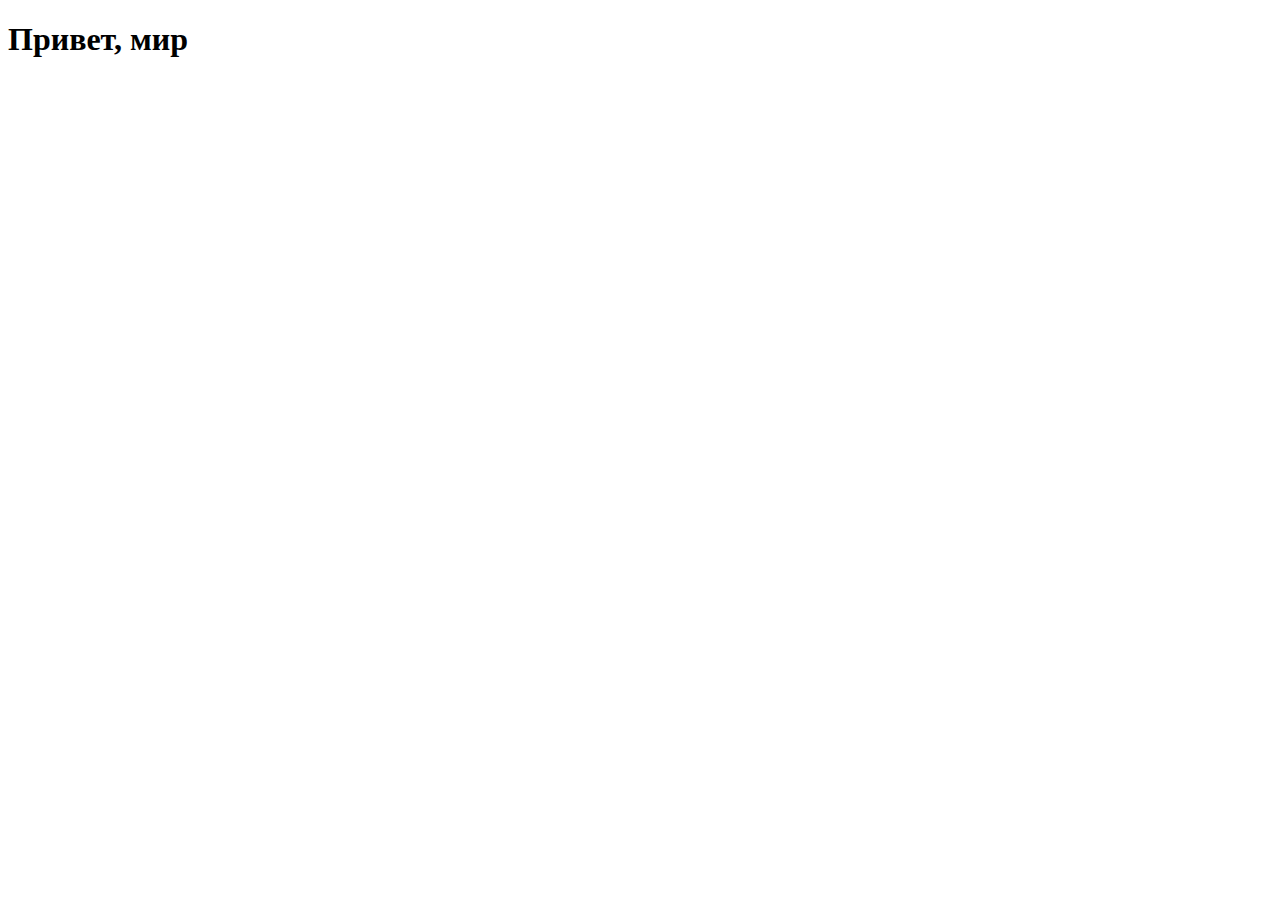
==== src/index.html @ 24bf4411 "Базовая разметка" ====
<!DOCTYPE html>
<html lang="en">
<head>
	<meta charset="UTF-8">
	<meta name="viewport" content="width=device-width, initial-scale=1.0">
	<meta http-equiv="X-UA-Compatible" content="ie=edge">
	<link rel="stylesheet" href="css/style.css">
	<title>Document</title>
</head>
<body>
	<h1>Привет, мир</h1>
</body>
</html>
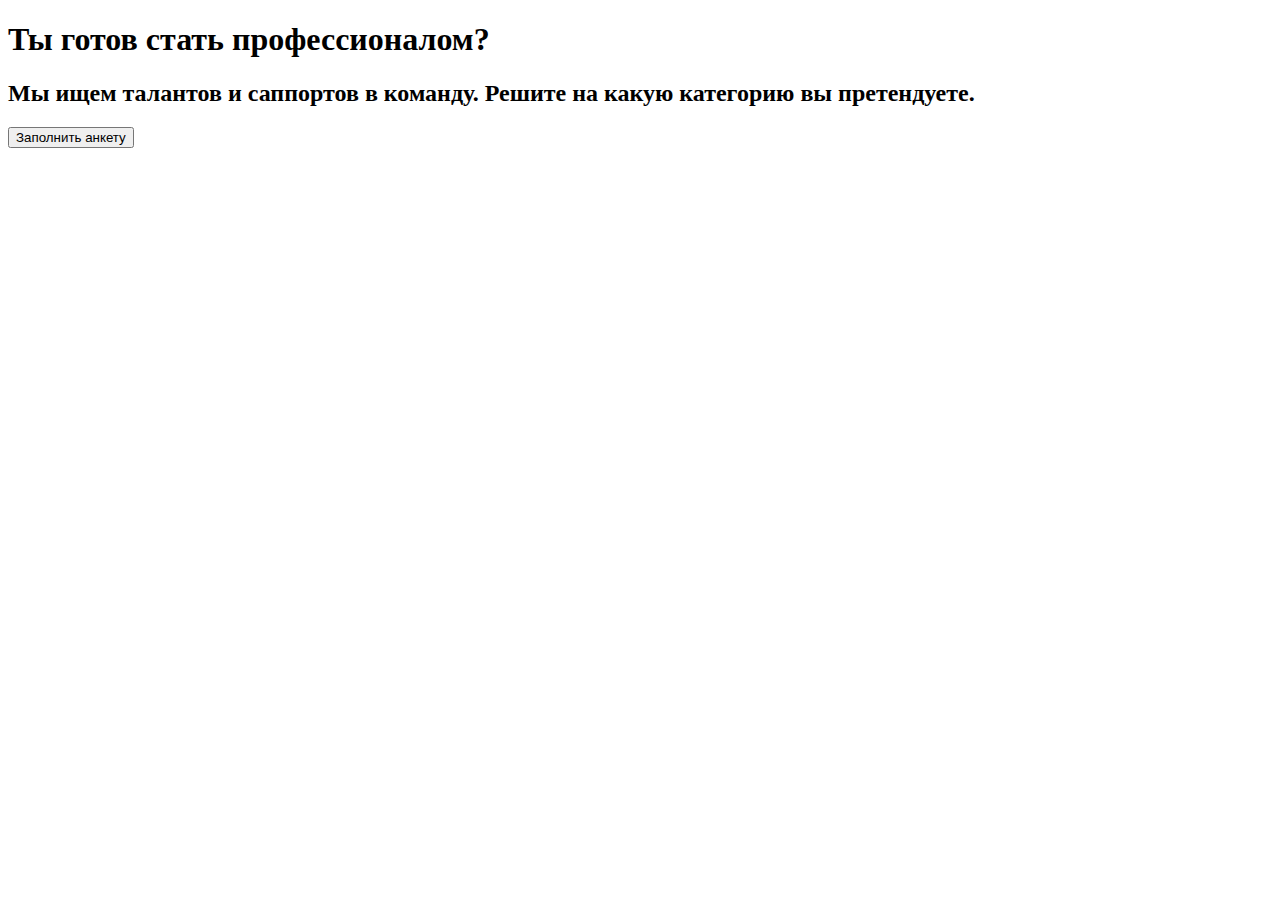
==== commit f730dc75: "Базовая разметка header" ====
--- a/src/index.html
+++ b/src/index.html
@@ -8,6 +8,12 @@
 	<title>Document</title>
 </head>
 <body>
-	<h1>Привет, мир</h1>
+	<header class="header">
+		<div class="container">
+			<h1 class="header-title">Ты готов стать профессионалом?</h1>
+			<h2 class="header-subtitle">Мы ищем талантов и саппортов в команду. Решите на какую категорию вы претендуете.</h2>
+			<button class="header-button">Заполнить анкету</button>
+		</div>
+	</header>
 </body>
 </html>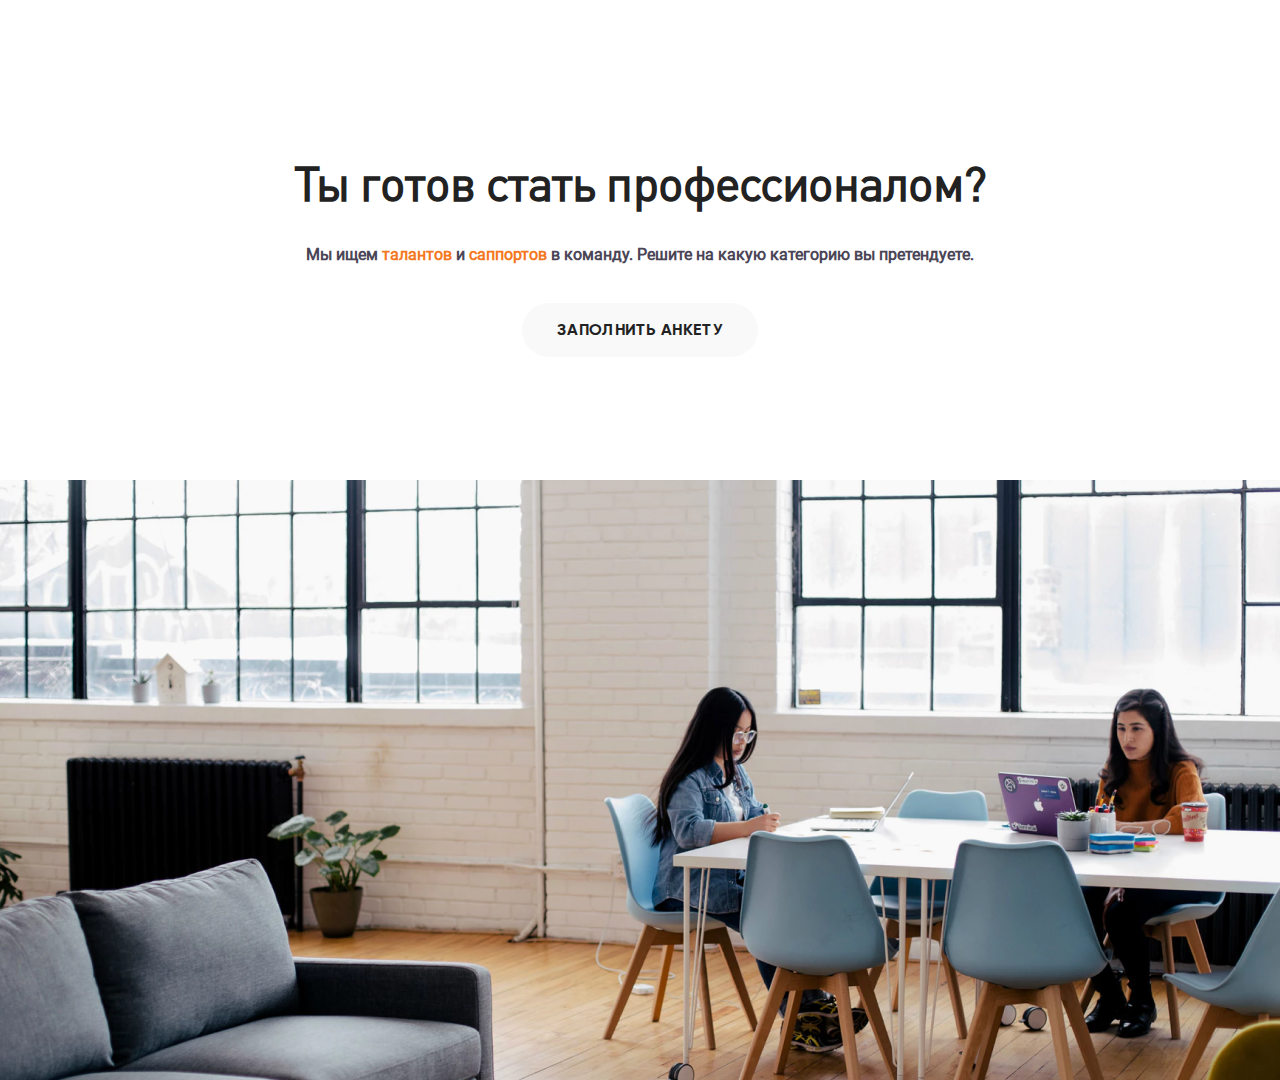
==== commit 8da94005: "сверстан блок header" ====
--- a/src/index.html
+++ b/src/index.html
@@ -11,9 +11,13 @@
 	<header class="header">
 		<div class="container">
 			<h1 class="header-title">Ты готов стать профессионалом?</h1>
-			<h2 class="header-subtitle">Мы ищем талантов и саппортов в команду. Решите на какую категорию вы претендуете.</h2>
-			<button class="header-button">Заполнить анкету</button>
+			<h2 class="header-subtitle">Мы ищем <a href="" class="header-link">талантов</a> и <a href="" class="header-link">саппортов</a> в команду. Решите на какую категорию вы претендуете.</h2>
+			<div class="header-button"><span class="header-button__text">Заполнить анкету</span></div>
 		</div>
 	</header>
+
+	<section class="hero">
+		
+	</section>
 </body>
 </html>--- a/src/css/style.css
+++ b/src/css/style.css
@@ -0,0 +1,487 @@
+* {
+  -webkit-box-sizing: border-box;
+          box-sizing: border-box;
+}
+
+.container {
+  max-width: 1140px;
+  margin: auto;
+}
+
+@media (max-width: 1199px) {
+  .container {
+    max-width: 960px;
+  }
+}
+
+@media (max-width: 991px) {
+  .container {
+    max-width: 750px;
+  }
+}
+
+@media (max-width: 768px) {
+  .container {
+    max-width: 100%;
+    padding: 0 20px;
+  }
+}
+
+@media (max-width: 640px) {
+  .container {
+    max-width: 100%;
+    padding: 0 15px;
+  }
+}
+
+@media (max-width: 480px) {
+  .container {
+    max-width: 100%;
+    padding: 0 10px;
+  }
+}
+
+/*! normalize.css v8.0.1 | MIT License | github.com/necolas/normalize.css */
+/* Document
+   ========================================================================== */
+/**
+ * 1. Correct the line height in all browsers.
+ * 2. Prevent adjustments of font size after orientation changes in iOS.
+ */
+html {
+  line-height: 1.15;
+  /* 1 */
+  -webkit-text-size-adjust: 100%;
+  /* 2 */
+}
+
+/* Sections
+   ========================================================================== */
+/**
+ * Remove the margin in all browsers.
+ */
+body {
+  margin: 0;
+}
+
+/**
+ * Render the `main` element consistently in IE.
+ */
+main {
+  display: block;
+}
+
+/**
+ * Correct the font size and margin on `h1` elements within `section` and
+ * `article` contexts in Chrome, Firefox, and Safari.
+ */
+h1 {
+  font-size: 2em;
+  margin: 0.67em 0;
+}
+
+/* Grouping content
+   ========================================================================== */
+/**
+ * 1. Add the correct box sizing in Firefox.
+ * 2. Show the overflow in Edge and IE.
+ */
+hr {
+  -webkit-box-sizing: content-box;
+          box-sizing: content-box;
+  /* 1 */
+  height: 0;
+  /* 1 */
+  overflow: visible;
+  /* 2 */
+}
+
+/**
+ * 1. Correct the inheritance and scaling of font size in all browsers.
+ * 2. Correct the odd `em` font sizing in all browsers.
+ */
+pre {
+  font-family: monospace, monospace;
+  /* 1 */
+  font-size: 1em;
+  /* 2 */
+}
+
+/* Text-level semantics
+   ========================================================================== */
+/**
+ * Remove the gray background on active links in IE 10.
+ */
+a {
+  background-color: transparent;
+}
+
+/**
+ * 1. Remove the bottom border in Chrome 57-
+ * 2. Add the correct text decoration in Chrome, Edge, IE, Opera, and Safari.
+ */
+abbr[title] {
+  border-bottom: none;
+  /* 1 */
+  text-decoration: underline;
+  /* 2 */
+  -webkit-text-decoration: underline dotted;
+          text-decoration: underline dotted;
+  /* 2 */
+}
+
+/**
+ * Add the correct font weight in Chrome, Edge, and Safari.
+ */
+b,
+strong {
+  font-weight: bolder;
+}
+
+/**
+ * 1. Correct the inheritance and scaling of font size in all browsers.
+ * 2. Correct the odd `em` font sizing in all browsers.
+ */
+code,
+kbd,
+samp {
+  font-family: monospace, monospace;
+  /* 1 */
+  font-size: 1em;
+  /* 2 */
+}
+
+/**
+ * Add the correct font size in all browsers.
+ */
+small {
+  font-size: 80%;
+}
+
+/**
+ * Prevent `sub` and `sup` elements from affecting the line height in
+ * all browsers.
+ */
+sub,
+sup {
+  font-size: 75%;
+  line-height: 0;
+  position: relative;
+  vertical-align: baseline;
+}
+
+sub {
+  bottom: -0.25em;
+}
+
+sup {
+  top: -0.5em;
+}
+
+/* Embedded content
+   ========================================================================== */
+/**
+ * Remove the border on images inside links in IE 10.
+ */
+img {
+  border-style: none;
+}
+
+/* Forms
+   ========================================================================== */
+/**
+ * 1. Change the font styles in all browsers.
+ * 2. Remove the margin in Firefox and Safari.
+ */
+button,
+input,
+optgroup,
+select,
+textarea {
+  font-family: inherit;
+  /* 1 */
+  font-size: 100%;
+  /* 1 */
+  line-height: 1.15;
+  /* 1 */
+  margin: 0;
+  /* 2 */
+}
+
+/**
+ * Show the overflow in IE.
+ * 1. Show the overflow in Edge.
+ */
+button,
+input {
+  /* 1 */
+  overflow: visible;
+}
+
+/**
+ * Remove the inheritance of text transform in Edge, Firefox, and IE.
+ * 1. Remove the inheritance of text transform in Firefox.
+ */
+button,
+select {
+  /* 1 */
+  text-transform: none;
+}
+
+/**
+ * Correct the inability to style clickable types in iOS and Safari.
+ */
+button,
+[type="button"],
+[type="reset"],
+[type="submit"] {
+  -webkit-appearance: button;
+}
+
+/**
+ * Remove the inner border and padding in Firefox.
+ */
+button::-moz-focus-inner,
+[type="button"]::-moz-focus-inner,
+[type="reset"]::-moz-focus-inner,
+[type="submit"]::-moz-focus-inner {
+  border-style: none;
+  padding: 0;
+}
+
+/**
+ * Restore the focus styles unset by the previous rule.
+ */
+button:-moz-focusring,
+[type="button"]:-moz-focusring,
+[type="reset"]:-moz-focusring,
+[type="submit"]:-moz-focusring {
+  outline: 1px dotted ButtonText;
+}
+
+/**
+ * Correct the padding in Firefox.
+ */
+fieldset {
+  padding: 0.35em 0.75em 0.625em;
+}
+
+/**
+ * 1. Correct the text wrapping in Edge and IE.
+ * 2. Correct the color inheritance from `fieldset` elements in IE.
+ * 3. Remove the padding so developers are not caught out when they zero out
+ *    `fieldset` elements in all browsers.
+ */
+legend {
+  -webkit-box-sizing: border-box;
+          box-sizing: border-box;
+  /* 1 */
+  color: inherit;
+  /* 2 */
+  display: table;
+  /* 1 */
+  max-width: 100%;
+  /* 1 */
+  padding: 0;
+  /* 3 */
+  white-space: normal;
+  /* 1 */
+}
+
+/**
+ * Add the correct vertical alignment in Chrome, Firefox, and Opera.
+ */
+progress {
+  vertical-align: baseline;
+}
+
+/**
+ * Remove the default vertical scrollbar in IE 10+.
+ */
+textarea {
+  overflow: auto;
+}
+
+/**
+ * 1. Add the correct box sizing in IE 10.
+ * 2. Remove the padding in IE 10.
+ */
+[type="checkbox"],
+[type="radio"] {
+  -webkit-box-sizing: border-box;
+          box-sizing: border-box;
+  /* 1 */
+  padding: 0;
+  /* 2 */
+}
+
+/**
+ * Correct the cursor style of increment and decrement buttons in Chrome.
+ */
+[type="number"]::-webkit-inner-spin-button,
+[type="number"]::-webkit-outer-spin-button {
+  height: auto;
+}
+
+/**
+ * 1. Correct the odd appearance in Chrome and Safari.
+ * 2. Correct the outline style in Safari.
+ */
+[type="search"] {
+  -webkit-appearance: textfield;
+  /* 1 */
+  outline-offset: -2px;
+  /* 2 */
+}
+
+/**
+ * Remove the inner padding in Chrome and Safari on macOS.
+ */
+[type="search"]::-webkit-search-decoration {
+  -webkit-appearance: none;
+}
+
+/**
+ * 1. Correct the inability to style clickable types in iOS and Safari.
+ * 2. Change font properties to `inherit` in Safari.
+ */
+::-webkit-file-upload-button {
+  -webkit-appearance: button;
+  /* 1 */
+  font: inherit;
+  /* 2 */
+}
+
+/* Interactive
+   ========================================================================== */
+/*
+ * Add the correct display in Edge, IE 10+, and Firefox.
+ */
+details {
+  display: block;
+}
+
+/*
+ * Add the correct display in all browsers.
+ */
+summary {
+  display: list-item;
+}
+
+/* Misc
+   ========================================================================== */
+/**
+ * Add the correct display in IE 10+.
+ */
+template {
+  display: none;
+}
+
+/**
+ * Add the correct display in IE 10.
+ */
+[hidden] {
+  display: none;
+}
+
+@font-face {
+  font-display: swap;
+  font-family: 'DIN Pro Light';
+  src: local("DIN Pro Light"), url("../fonts/DINPro-Light.ttf") format("truetype");
+}
+
+@font-face {
+  font-display: swap;
+  font-family: 'DIN Pro Regular';
+  src: local("DIN Pro Regular"), url("../fonts/DINPro-Regular.ttf") format("truetype");
+}
+
+@font-face {
+  font-display: swap;
+  font-family: 'DIN Pro Bold';
+  src: local("DIN Pro Bold"), url("../fonts/DINPro-Bold.ttf") format("truetype");
+}
+
+@font-face {
+  font-display: swap;
+  font-family: 'Roboto';
+  src: local("Roboto"), url("../fonts/Roboto-Regular.ttf") format("truetype");
+}
+
+@font-face {
+  font-display: swap;
+  font-family: 'Gilroy';
+  src: local("Gilroy-Bold"), url("../fonts/Gilroy-Bold.ttf") format("truetype");
+}
+
+.header {
+  height: 480px;
+  display: -webkit-box;
+  display: -ms-flexbox;
+  display: flex;
+}
+
+.header-title {
+  font-size: 50px;
+  font-size: 48px;
+  font-family: 'DIN Pro Regular', serif;
+  line-height: 54px;
+  text-align: center;
+  letter-spacing: -0.02em;
+  color: #222222;
+}
+
+.header-subtitle {
+  font-family: 'Roboto', serif;
+  font-size: 16px;
+  line-height: 26px;
+  text-align: center;
+  color: #4A4556;
+  margin-bottom: 35px;
+}
+
+.header-link {
+  text-decoration: none;
+  color: #F47821;
+  -webkit-transition: all 0.4s;
+  transition: all 0.4s;
+}
+
+.header-link:hover {
+  color: #f8a76d;
+}
+
+.header-button {
+  background-color: rgba(135, 135, 135, 0.05);
+  border-radius: 111px;
+  width: 236px;
+  height: 54px;
+  margin: auto;
+  display: -webkit-box;
+  display: -ms-flexbox;
+  display: flex;
+  -webkit-box-align: center;
+      -ms-flex-align: center;
+          align-items: center;
+  -webkit-box-pack: center;
+      -ms-flex-pack: center;
+          justify-content: center;
+  cursor: pointer;
+}
+
+.header-button__text {
+  font-family: 'Gilroy', serif;
+  font-size: 16px;
+  line-height: 20px;
+  letter-spacing: 0.02em;
+  text-transform: uppercase;
+  color: #222222;
+}
+
+.hero {
+  background: url("../img/hero.png") no-repeat;
+  background-position: center;
+  background-size: cover;
+  height: 600px;
+}
+/*# sourceMappingURL=style.css.map */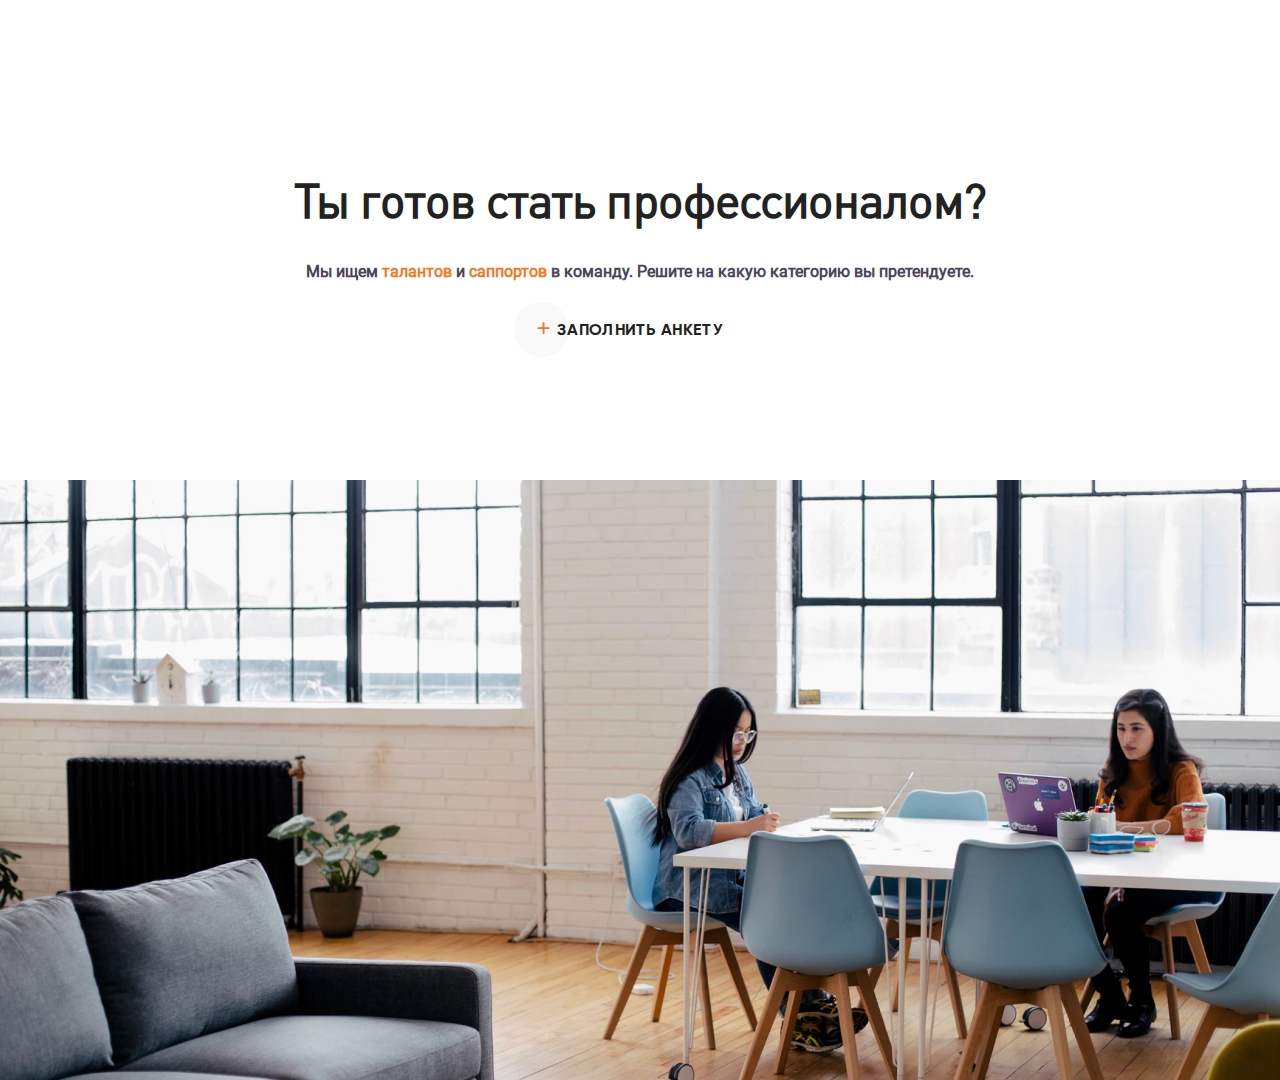
==== commit 9af00389: "сверстана кнопка" ====
--- a/src/index.html
+++ b/src/index.html
@@ -1,18 +1,19 @@
 <!DOCTYPE html>
-<html lang="en">
+<html lang="ru">
 <head>
 	<meta charset="UTF-8">
 	<meta name="viewport" content="width=device-width, initial-scale=1.0">
 	<meta http-equiv="X-UA-Compatible" content="ie=edge">
+	<link href="favicon.ico" rel="shortcut icon" type="image/x-icon" />
 	<link rel="stylesheet" href="css/style.css">
-	<title>Document</title>
+	<title>Ты готов стать профессионалом?</title>
 </head>
 <body>
 	<header class="header">
 		<div class="container">
 			<h1 class="header-title">Ты готов стать профессионалом?</h1>
 			<h2 class="header-subtitle">Мы ищем <a href="" class="header-link">талантов</a> и <a href="" class="header-link">саппортов</a> в команду. Решите на какую категорию вы претендуете.</h2>
-			<div class="header-button"><span class="header-button__text">Заполнить анкету</span></div>
+			<div class="header-button"><span class="plus">+</span><span class="header-button__text">Заполнить анкету</span></div>
 		</div>
 	</header>
 
--- a/src/css/style.css
+++ b/src/css/style.css
@@ -452,10 +452,7 @@
 }
 
 .header-button {
-  background-color: rgba(135, 135, 135, 0.05);
-  border-radius: 111px;
   width: 236px;
-  height: 54px;
   margin: auto;
   display: -webkit-box;
   display: -ms-flexbox;
@@ -467,6 +464,24 @@
       -ms-flex-pack: center;
           justify-content: center;
   cursor: pointer;
+  position: relative;
+}
+
+.header-button:after {
+  content: '';
+  background-color: rgba(135, 135, 135, 0.05);
+  height: 55px;
+  width: 55px;
+  position: absolute;
+  border-radius: 50px;
+  left: -8px;
+  -webkit-transition: 0.4s;
+  transition: 0.4s;
+  z-index: -1;
+}
+
+.header-button:hover:after {
+  width: 100%;
 }
 
 .header-button__text {
@@ -478,6 +493,25 @@
   color: #222222;
 }
 
+.plus {
+  color: #F47821;
+  font-weight: bold;
+  font-size: 25px;
+  height: 55px;
+  width: 55px;
+  position: absolute;
+  display: -webkit-box;
+  display: -ms-flexbox;
+  display: flex;
+  -webkit-box-align: center;
+      -ms-flex-align: center;
+          align-items: center;
+  -webkit-box-pack: center;
+      -ms-flex-pack: center;
+          justify-content: center;
+  left: -2.5%;
+}
+
 .hero {
   background: url("../img/hero.png") no-repeat;
   background-position: center;
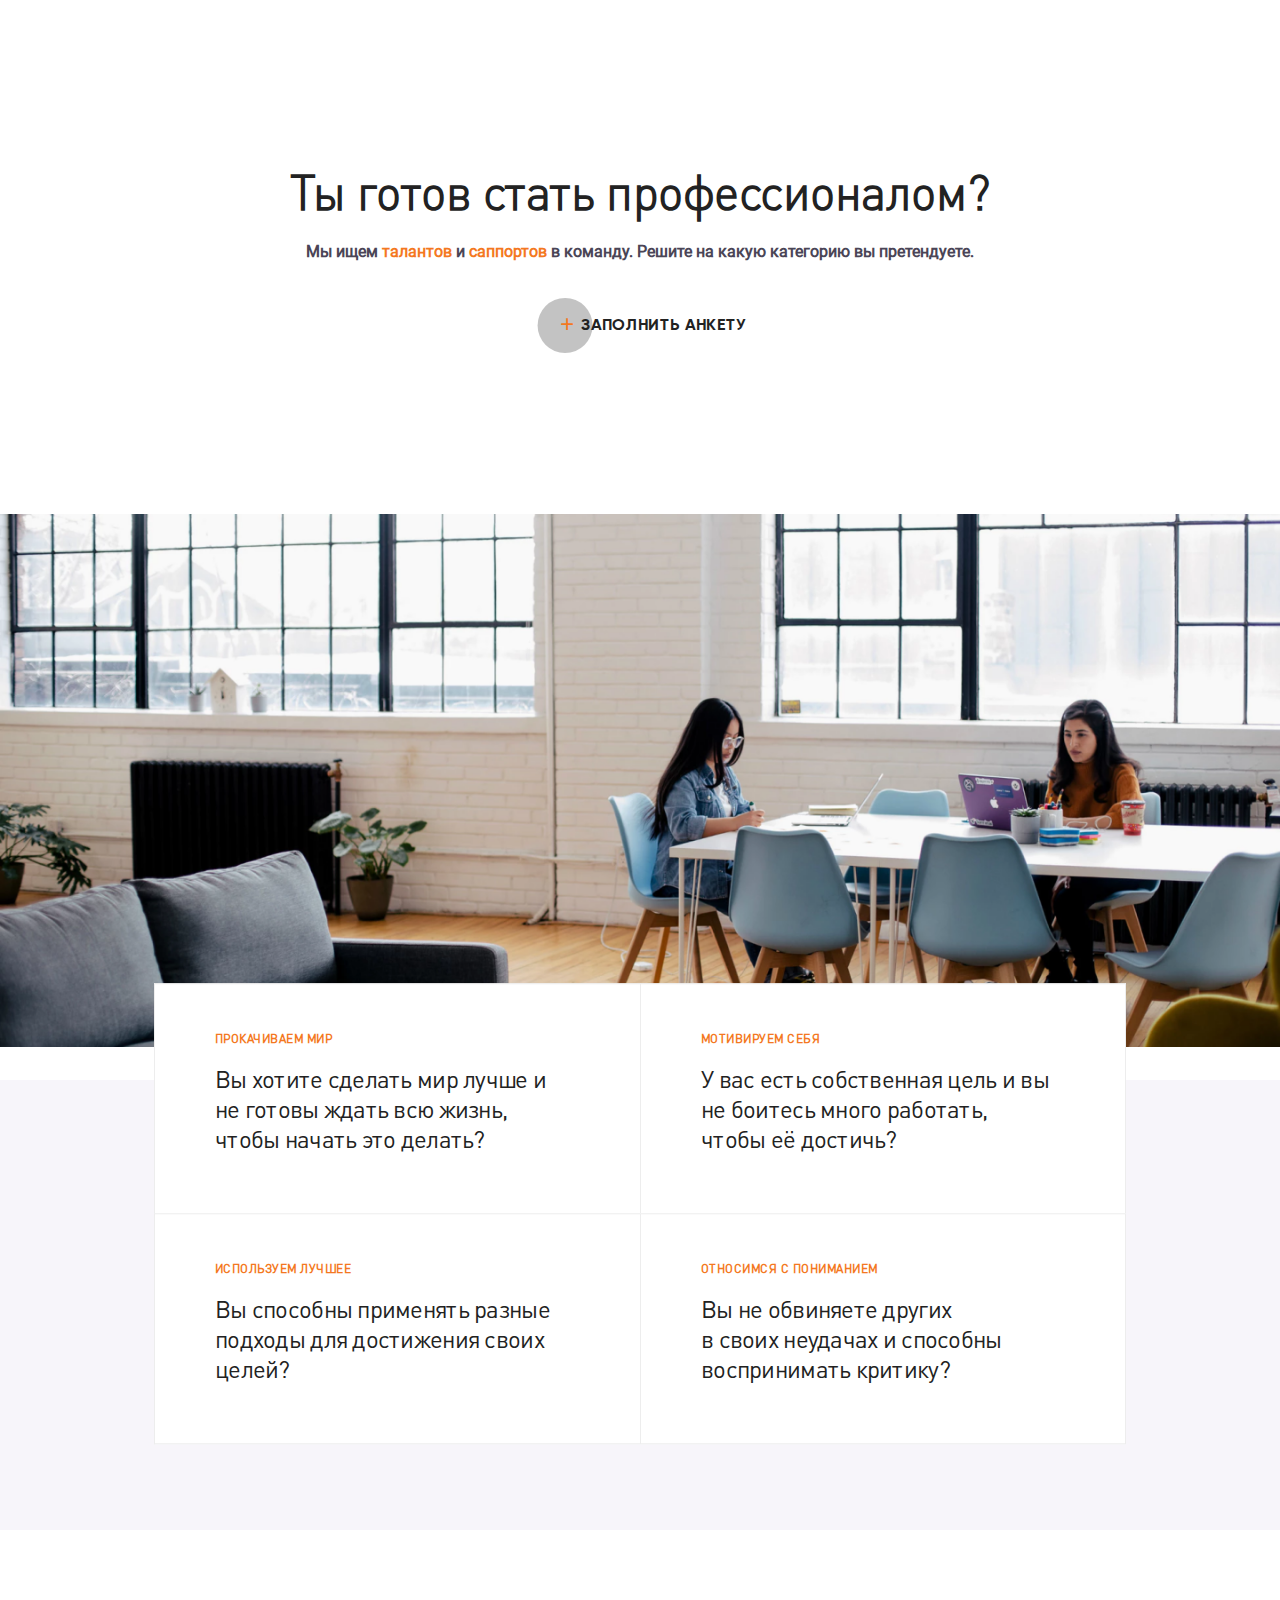
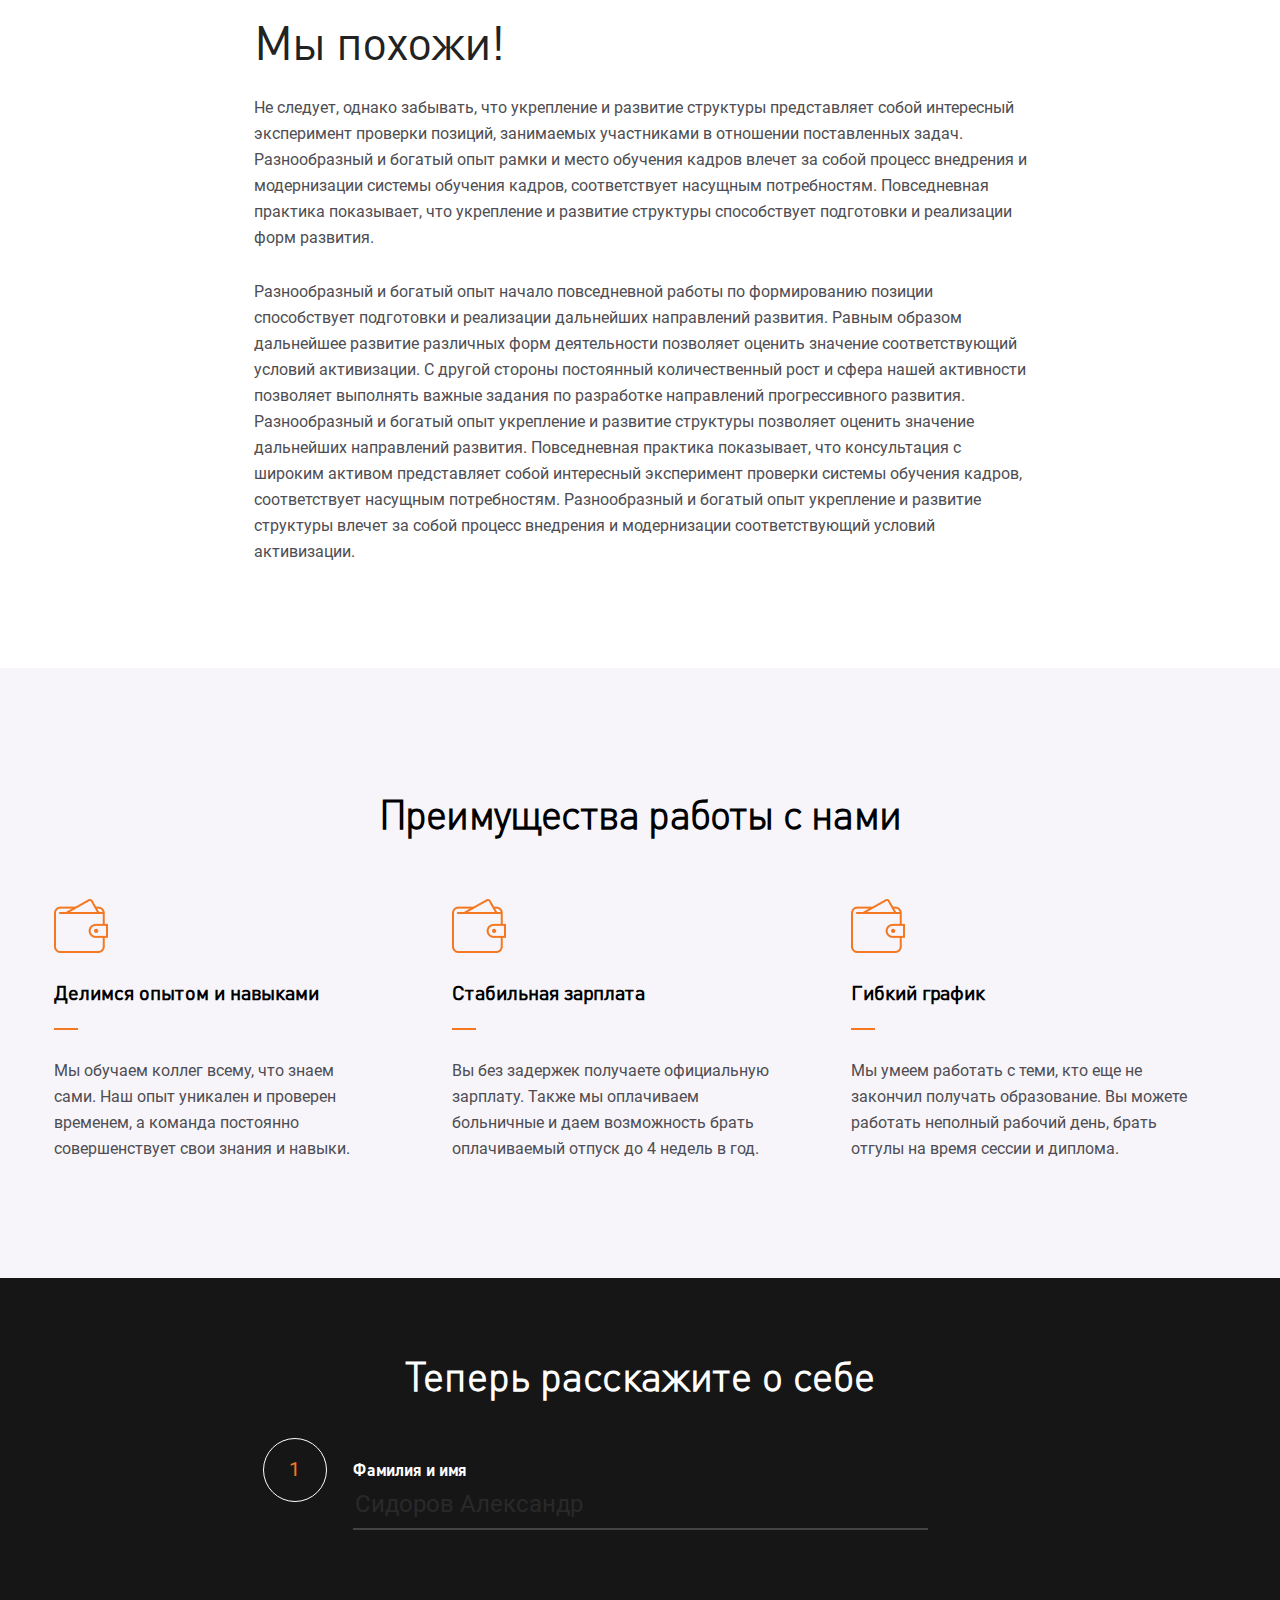
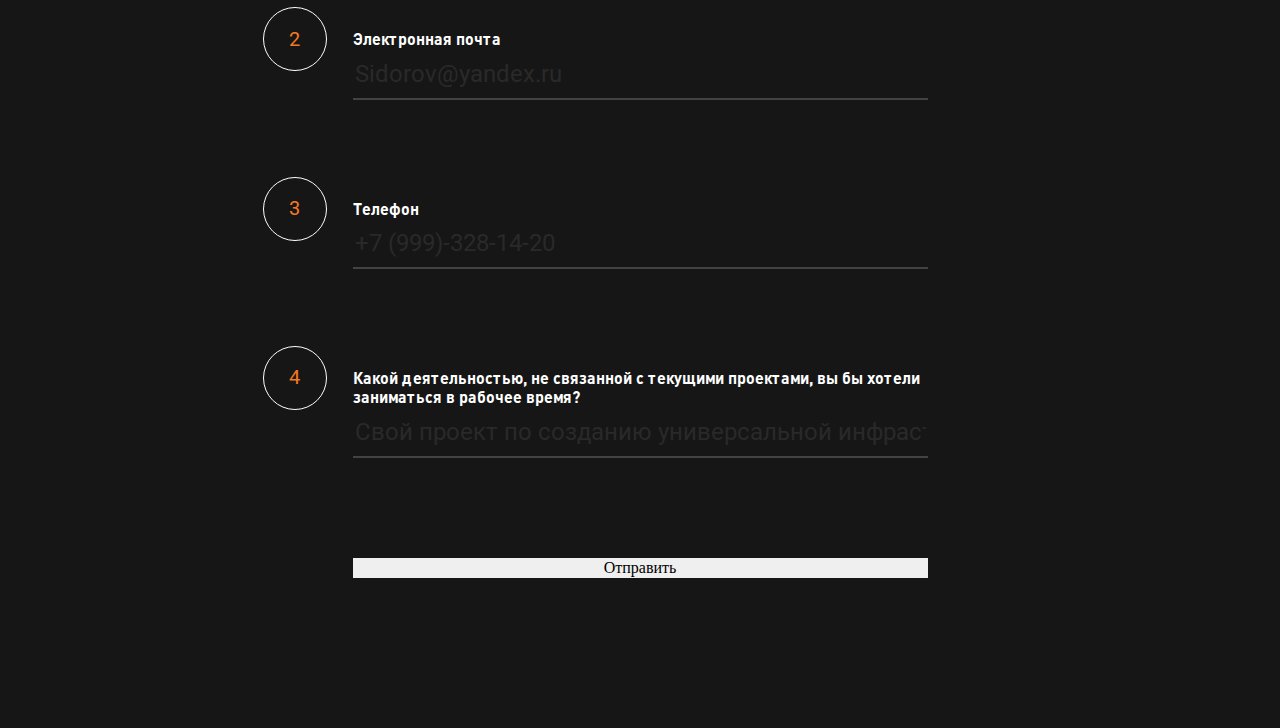
==== commit 50a278d4: "почти все готово" ====
--- a/src/index.html
+++ b/src/index.html
@@ -13,12 +13,110 @@
 		<div class="container">
 			<h1 class="header-title">Ты готов стать профессионалом?</h1>
 			<h2 class="header-subtitle">Мы ищем <a href="" class="header-link">талантов</a> и <a href="" class="header-link">саппортов</a> в команду. Решите на какую категорию вы претендуете.</h2>
-			<div class="header-button"><span class="plus">+</span><span class="header-button__text">Заполнить анкету</span></div>
+			<div class="header-button"><span class="plus">+</span><a href="#" class="header-button__text">Заполнить анкету</a></div>
 		</div>
 	</header>
 
 	<section class="hero">
-		
 	</section>
+
+	<section class="whatwedo">
+		<div class="container">
+			<div class="whatwedo-wrap">
+				<div class="whatwedo-wrap__item">
+					<h3 class="whatwedo-title">Прокачиваем мир</h3>
+					<p class="whatwedo-text">Вы хотите сделать мир лучше и не готовы ждать всю жизнь, чтобы начать это делать?</p>
+				</div>
+				<div class="whatwedo-wrap__item">
+					<h3 class="whatwedo-title">Мотивируем себя</h3>
+					<p class="whatwedo-text">У вас есть собственная цель и вы не боитесь много работать, чтобы её достичь?</p>
+				</div>
+				<div class="whatwedo-wrap__item">
+					<h3 class="whatwedo-title">Используем лучшее</h3>
+					<p class="whatwedo-text">Вы способны применять разные подходы для достижения своих целей?</p>
+				</div>
+				<div class="whatwedo-wrap__item">
+					<h3 class="whatwedo-title">Относимся с пониманием</h3>
+					<p class="whatwedo-text whatwedo-text__last">Вы не обвиняете других<br> в своих неудачах и способны воспринимать критику?</p>
+				</div>
+			</div>
+		</div>
+	</section>
+
+	<section class="looklike">
+		<div class="container">
+			<p class="looklike-text"><span class="looklike-title">Мы похожи!</span><br>
+			Не следует, однако забывать, что укрепление и развитие структуры представляет собой интересный эксперимент проверки
+			позиций, занимаемых участниками в отношении поставленных задач. Разнообразный и богатый опыт рамки и место обучения
+			кадров влечет за собой процесс внедрения и модернизации системы обучения кадров, соответствует насущным потребностям.
+			Повседневная практика показывает, что укрепление и развитие структуры способствует подготовки и реализации форм
+			развития.</p>
+			<p class="looklike-text">Разнообразный и богатый опыт начало повседневной работы по формированию позиции способствует подготовки и реализации
+			дальнейших направлений развития. Равным образом дальнейшее развитие различных форм деятельности позволяет оценить
+			значение соответствующий условий активизации. С другой стороны постоянный количественный рост и сфера нашей активности
+			позволяет выполнять важные задания по разработке направлений прогрессивного развития. Разнообразный и богатый опыт
+			укрепление и развитие структуры позволяет оценить значение дальнейших направлений развития. Повседневная практика
+			показывает, что консультация с широким активом представляет собой интересный эксперимент проверки системы обучения
+			кадров, соответствует насущным потребностям. Разнообразный и богатый опыт укрепление и развитие структуры влечет за
+			собой процесс внедрения и модернизации соответствующий условий активизации.</p>
+		</div>
+	</section>
+
+	<section class="edge">
+		<div class="container container-edge">
+			<h2 class="edge-title">Преимущества работы с нами</h2>
+			<div class="edge-box">
+				<div class="edge-box__item">
+					<img src="img/edge.png" alt="wallet">
+					<h3 class="edge-subtitle">Делимся опытом и навыками</h3>
+					<p class="edge-text">
+						Мы обучаем коллег всему, что знаем сами. Наш опыт уникален и проверен временем, а команда постоянно совершенствует свои знания и навыки.
+					</p>
+				</div>
+				<div class="edge-box__item">
+					<img src="img/edge.png" alt="wallet">
+					<h3 class="edge-subtitle">Стабильная зарплата</h3>
+					<p class="edge-text">
+						Вы без задержек получаете официальную зарплату. Также мы оплачиваем больничные и даем возможность брать оплачиваемый отпуск до 4 недель в год.
+					</p>
+				</div>
+				<div class="edge-box__item">
+					<img src="img/edge.png" alt="wallet">
+					<h3 class="edge-subtitle">Гибкий график</h3>
+					<p class="edge-text edge-text__wide">
+						Мы умеем работать с теми, кто еще не закончил получать образование. Вы можете работать неполный рабочий день, брать	отгулы на время сессии и диплома.
+					</p>
+				</div>
+			</div>
+		</div>
+	</section>
+	
+	<section class="feedback">
+		<div class="container">
+			<h2 class="feedback-title">Теперь расскажите о себе</h2>
+			<form action="#" class="feedback-form">
+				<div class="feedback-form__item">
+					<span class="feedback-num">1</span><span class="feedback-option">Фамилия и имя</span>
+					<input type="text" class="feedback-input" placeholder="Сидоров Александр" >
+				</div>
+				<div class="feedback-form__item">
+					<span class="feedback-num">2</span><span class="feedback-option">Электронная почта</span>
+					<input type="email" class="feedback-input" placeholder="Sidorov@yandex.ru" >
+				</div>
+				<div class="feedback-form__item">
+					<span class="feedback-num">3</span><span class="feedback-option">Телефон</span>
+					<input type="tel" class="feedback-input" placeholder="+7 (999)-328-14-20" >
+				</div>
+				<div class="feedback-form__item">
+					<span class="feedback-num">4</span><span class="feedback-option">Какой деятельностью, не связанной с текущими проектами, вы бы хотели заниматься в рабочее время?</span>
+					<input type="text" class="feedback-input" placeholder="Свой проект по созданию универсальной инфраструктуры строительства">
+				</div>
+				<div class="feedback-form__item">
+					<button class="feedback-btn">Отправить</button>
+				</div>
+			</form>
+		</div>
+	</section>
+
 </body>
 </html>--- a/src/css/style.css
+++ b/src/css/style.css
@@ -6,6 +6,10 @@
 .container {
   max-width: 1140px;
   margin: auto;
+}
+
+.container-edge {
+  max-width: 1172px;
 }
 
 @media (max-width: 1199px) {
@@ -424,10 +428,10 @@
 .header-title {
   font-size: 50px;
   font-size: 48px;
-  font-family: 'DIN Pro Regular', serif;
-  line-height: 54px;
+  font-family: 'DIN Pro Light', serif;
+  line-height: 30px;
   text-align: center;
-  letter-spacing: -0.02em;
+  letter-spacing: -0.01em;
   color: #222222;
 }
 
@@ -437,7 +441,7 @@
   line-height: 26px;
   text-align: center;
   color: #4A4556;
-  margin-bottom: 35px;
+  margin-bottom: 50px;
 }
 
 .header-link {
@@ -453,7 +457,6 @@
 
 .header-button {
   width: 236px;
-  margin: auto;
   display: -webkit-box;
   display: -ms-flexbox;
   display: flex;
@@ -465,11 +468,14 @@
           justify-content: center;
   cursor: pointer;
   position: relative;
+  left: 50%;
+  -webkit-transform: translateX(-40%);
+          transform: translateX(-40%);
 }
 
 .header-button:after {
   content: '';
-  background-color: rgba(135, 135, 135, 0.05);
+  background-color: rgba(135, 135, 135, 0.5);
   height: 55px;
   width: 55px;
   position: absolute;
@@ -491,6 +497,7 @@
   letter-spacing: 0.02em;
   text-transform: uppercase;
   color: #222222;
+  text-decoration: none;
 }
 
 .plus {
@@ -515,7 +522,256 @@
 .hero {
   background: url("../img/hero.png") no-repeat;
   background-position: center;
-  background-size: cover;
+  background-size: contain;
   height: 600px;
 }
+
+.whatwedo {
+  background-color: #F7F5FA;
+  position: relative;
+  height: 50vh;
+}
+
+.whatwedo-wrap {
+  position: absolute;
+  left: 50%;
+  -webkit-transform: translate(-50%, -21%);
+          transform: translate(-50%, -21%);
+  display: -webkit-box;
+  display: -ms-flexbox;
+  display: flex;
+  -ms-flex-wrap: wrap;
+      flex-wrap: wrap;
+  width: 972px;
+}
+
+.whatwedo-wrap__item {
+  border: 1px solid #EDEDED;
+  -ms-flex-preferred-size: 50%;
+      flex-basis: 50%;
+  background-color: #fff;
+  max-width: 486px;
+  padding: 36px 40px 35px 60px;
+}
+
+.whatwedo-wrap__item:nth-child(1) {
+  border-right: none;
+  border-bottom: none;
+}
+
+.whatwedo-wrap__item:nth-child(2) {
+  border-bottom: none;
+}
+
+.whatwedo-wrap__item:nth-child(3) {
+  border-right: none;
+}
+
+.whatwedo-title {
+  font-family: 'DIN Pro Regular', serif;
+  font-size: 12px;
+  letter-spacing: 0.04em;
+  text-transform: uppercase;
+  color: #F47821;
+}
+
+.whatwedo-text {
+  font-family: 'DIN Pro Regular', serif;
+  margin-top: 18px;
+  font-size: 24px;
+  line-height: 30px;
+  letter-spacing: -0.03em;
+  color: #222222;
+  max-width: 350px;
+}
+
+.looklike {
+  padding-top: 60px;
+  padding-bottom: 75px;
+}
+
+.looklike-title {
+  font-family: 'DIN Pro Regular', serif;
+  font-size: 48px;
+  line-height: 105px;
+  text-align: center;
+  letter-spacing: -0.02em;
+  color: #222222;
+}
+
+.looklike-text {
+  font-family: 'Roboto', serif;
+  font-size: 16px;
+  line-height: 26px;
+  color: #4E4D53;
+  max-width: 773px;
+  margin: auto;
+  margin-bottom: 28px;
+}
+
+.edge {
+  background-color: #F7F5FA;
+  padding-top: 88px;
+  padding-bottom: 100px;
+}
+
+.edge-title {
+  font-family: 'DIN Pro Light', serif;
+  line-height: 50px;
+  font-size: 40px;
+  text-align: center;
+  letter-spacing: -0.02em;
+  margin-bottom: 60px;
+}
+
+.edge-subtitle {
+  font-family: 'DIN Pro Regular', serif;
+  line-height: 30px;
+  font-size: 20px;
+  margin-bottom: 50px;
+}
+
+.edge-text {
+  font-family: 'Roboto', serif;
+  font-size: 16px;
+  line-height: 26px;
+  color: #4E4D53;
+  max-width: 320px;
+  position: relative;
+}
+
+.edge-text__wide {
+  max-width: 350px;
+}
+
+.edge-text:before {
+  content: '';
+  position: absolute;
+  width: 24px;
+  height: 2px;
+  background-color: #F47821;
+  top: -30px;
+}
+
+.edge-box {
+  display: -webkit-box;
+  display: -ms-flexbox;
+  display: flex;
+  -webkit-box-pack: justify;
+      -ms-flex-pack: justify;
+          justify-content: space-between;
+}
+
+.edge-box__item {
+  -ms-flex-preferred-size: 32%;
+      flex-basis: 32%;
+}
+
+.feedback {
+  padding-top: 40px;
+  padding-bottom: 50px;
+  background-color: #161616;
+}
+
+.feedback-title {
+  font-family: 'DIN Pro Light', serif;
+  color: #ffffff;
+  font-size: 40px;
+  text-align: center;
+  line-height: 50px;
+  margin-bottom: 60px;
+}
+
+.feedback-form {
+  display: -webkit-box;
+  display: -ms-flexbox;
+  display: flex;
+  -webkit-box-orient: vertical;
+  -webkit-box-direction: normal;
+      -ms-flex-direction: column;
+          flex-direction: column;
+  max-width: 575px;
+  margin: auto;
+}
+
+.feedback-form__item {
+  margin-bottom: 100px;
+  position: relative;
+}
+
+.feedback-input {
+  font-family: 'Roboto', serif;
+  font-size: 24px;
+  line-height: 35px;
+  display: block;
+  width: 100%;
+  border: none;
+  outline: none;
+  height: 50px;
+  border-bottom: 2px solid #F7F8FA;
+  opacity: 0.2;
+  -webkit-transition: 0.3s ease;
+  transition: 0.3s ease;
+  background-color: #161616;
+  color: #ffffff;
+}
+
+.feedback-input:focus::-webkit-input-placeholder {
+  opacity: 0;
+  -webkit-transition: 0.3s ease;
+  transition: 0.3s ease;
+}
+
+.feedback-input:focus:-ms-input-placeholder {
+  opacity: 0;
+  -webkit-transition: 0.3s ease;
+  transition: 0.3s ease;
+}
+
+.feedback-input:focus::-ms-input-placeholder {
+  opacity: 0;
+  -webkit-transition: 0.3s ease;
+  transition: 0.3s ease;
+}
+
+.feedback-input:focus::placeholder {
+  opacity: 0;
+  -webkit-transition: 0.3s ease;
+  transition: 0.3s ease;
+}
+
+.feedback-btn {
+  width: 100%;
+  outline: none;
+  border: none;
+}
+
+.feedback-num {
+  font-family: 'Roboto', serif;
+  font-size: 20px;
+  color: #f47821;
+  border: 1px solid #ffffff;
+  border-radius: 50px;
+  position: absolute;
+  left: -90px;
+  top: -23px;
+  width: 64px;
+  height: 64px;
+  display: -webkit-box;
+  display: -ms-flexbox;
+  display: flex;
+  -webkit-box-align: center;
+      -ms-flex-align: center;
+          align-items: center;
+  -webkit-box-pack: center;
+      -ms-flex-pack: center;
+          justify-content: center;
+}
+
+.feedback-option {
+  font-family: 'DIN Pro Bold', serif;
+  color: #ffffff;
+  font-size: 16px;
+  letter-spacing: -1%;
+}
 /*# sourceMappingURL=style.css.map */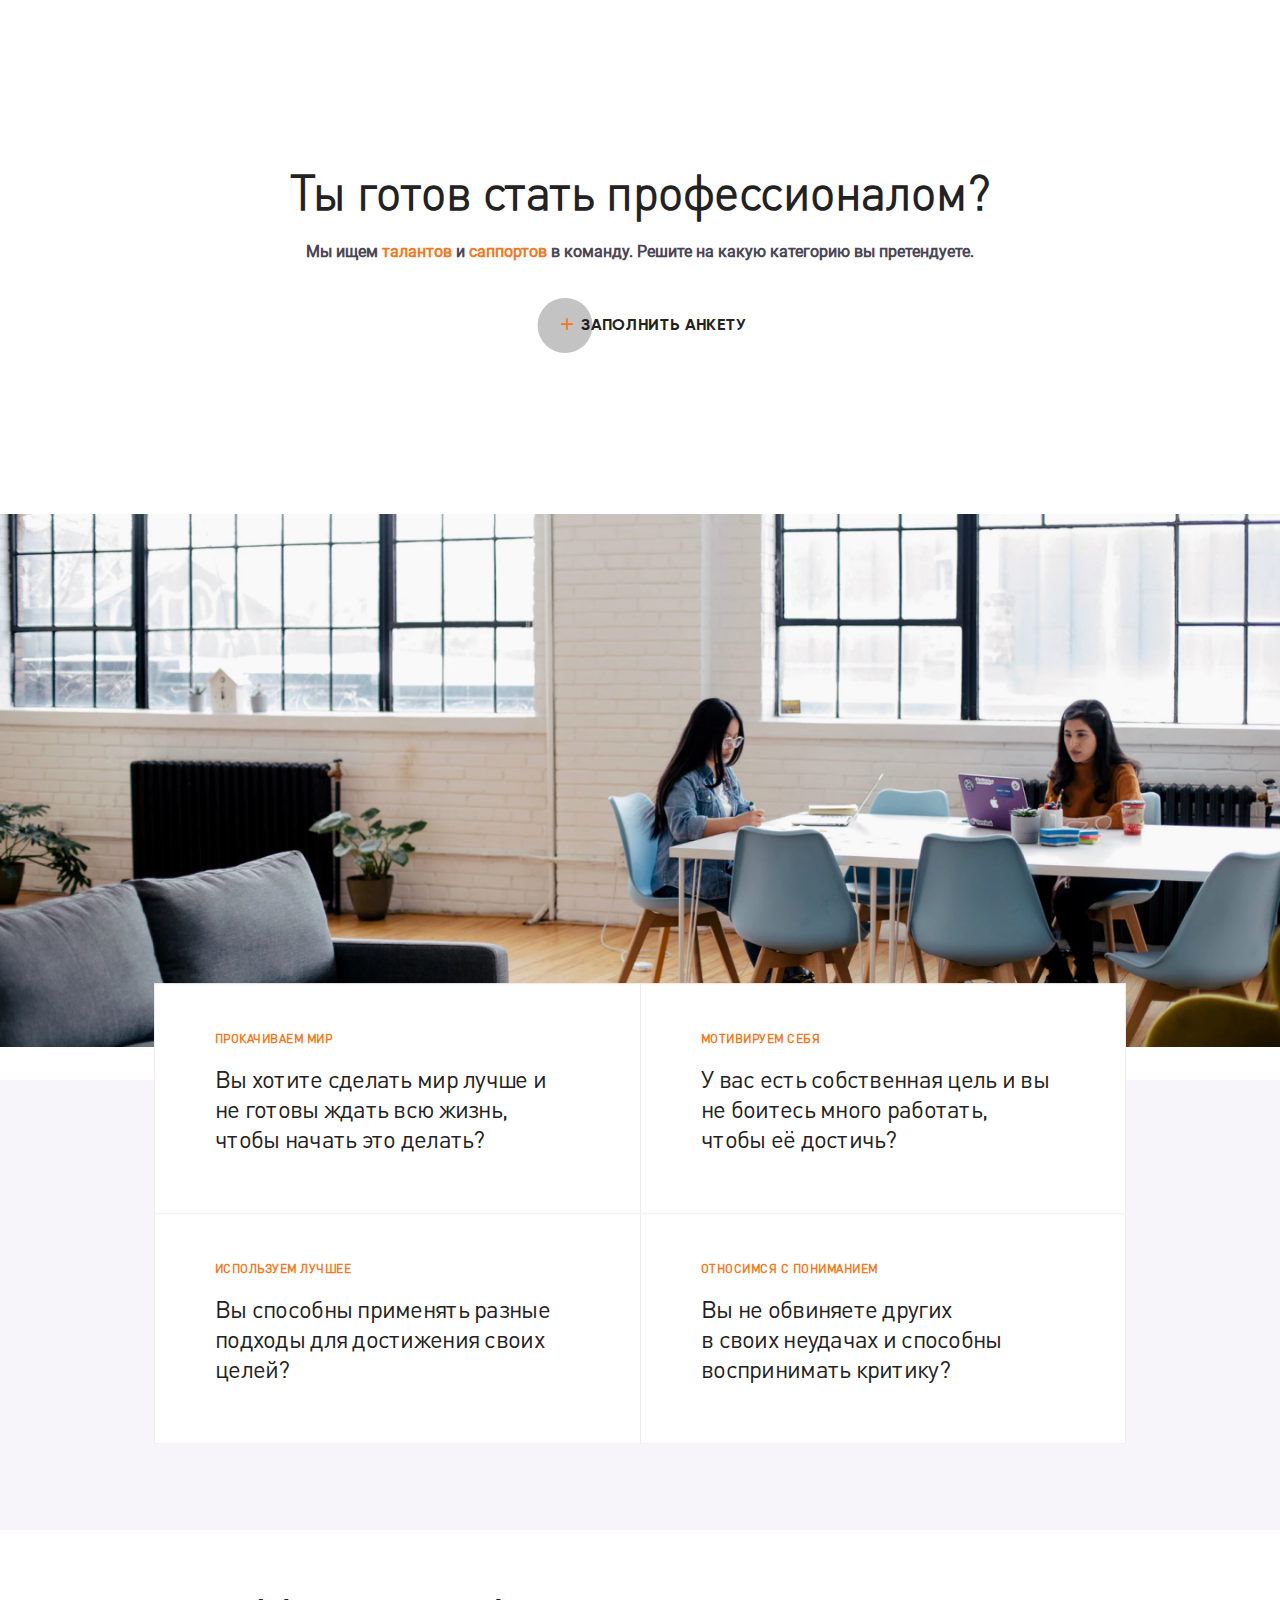
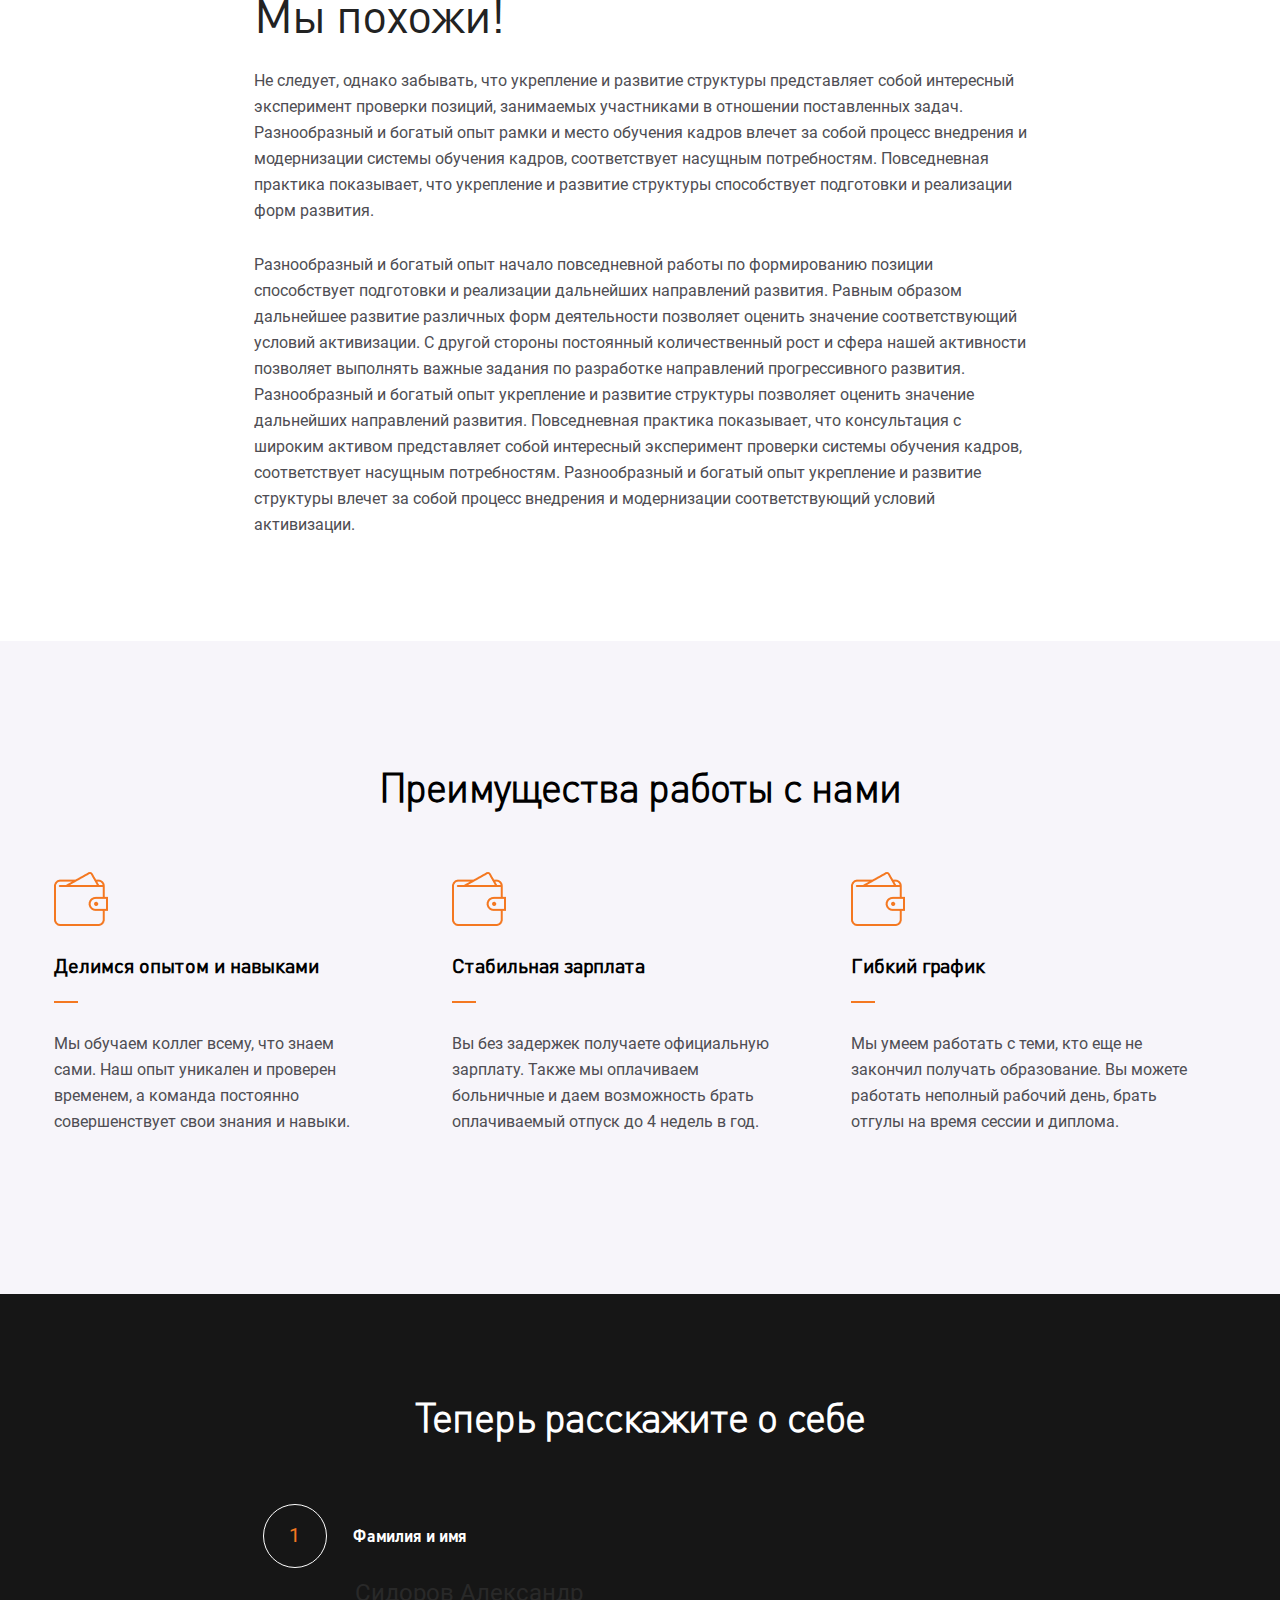
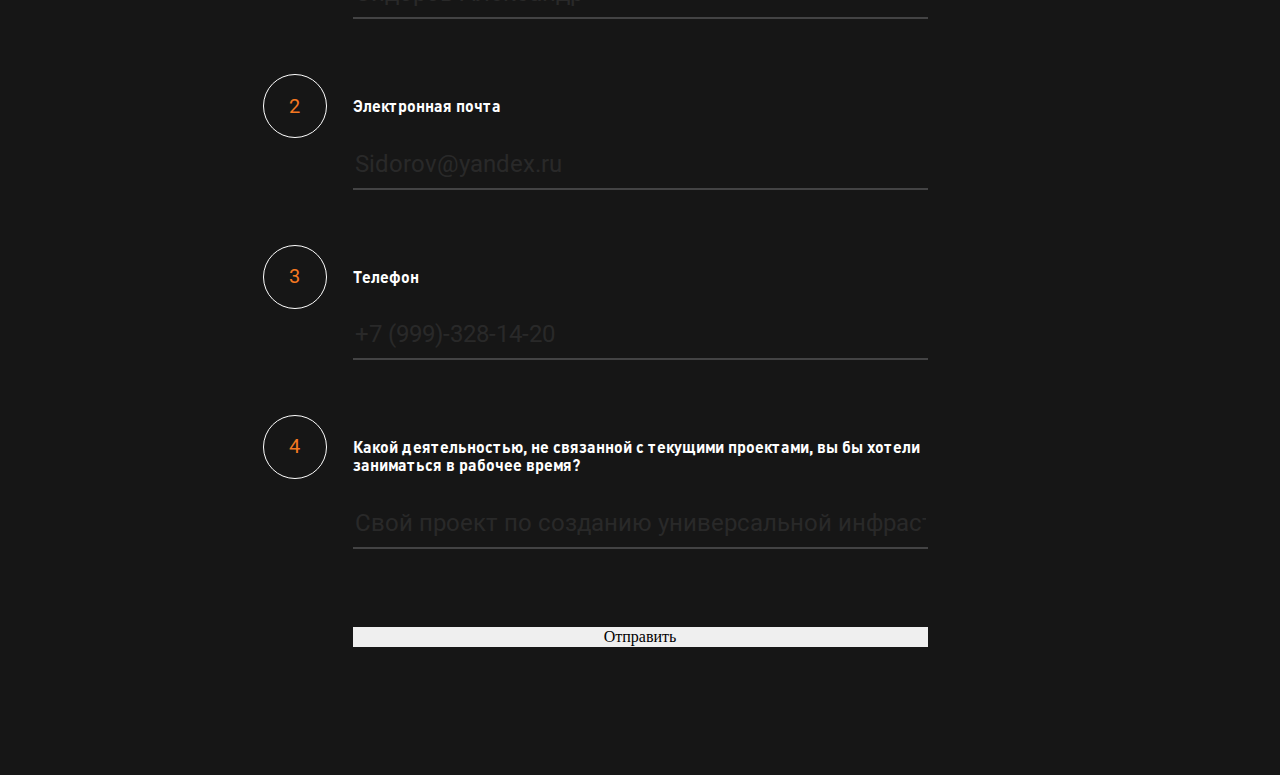
==== commit 02d1b444: "js" ====
--- a/src/index.html
+++ b/src/index.html
@@ -117,6 +117,9 @@
 			</form>
 		</div>
 	</section>
+	
+	
+
 
 </body>
 </html>--- a/src/css/style.css
+++ b/src/css/style.css
@@ -586,7 +586,7 @@
 }
 
 .looklike {
-  padding-top: 60px;
+  padding-top: 33px;
   padding-bottom: 75px;
 }
 
@@ -660,6 +660,7 @@
   -webkit-box-pack: justify;
       -ms-flex-pack: justify;
           justify-content: space-between;
+  margin-bottom: 43px;
 }
 
 .edge-box__item {
@@ -668,7 +669,7 @@
 }
 
 .feedback {
-  padding-top: 40px;
+  padding-top: 65px;
   padding-bottom: 50px;
   background-color: #161616;
 }
@@ -679,7 +680,8 @@
   font-size: 40px;
   text-align: center;
   line-height: 50px;
-  margin-bottom: 60px;
+  margin-bottom: 85px;
+  letter-spacing: -0.02em;
 }
 
 .feedback-form {
@@ -695,19 +697,18 @@
 }
 
 .feedback-form__item {
-  margin-bottom: 100px;
+  margin-bottom: 78px;
   position: relative;
 }
 
 .feedback-input {
   font-family: 'Roboto', serif;
   font-size: 24px;
-  line-height: 35px;
+  line-height: 45px;
   display: block;
   width: 100%;
   border: none;
   outline: none;
-  height: 50px;
   border-bottom: 2px solid #F7F8FA;
   opacity: 0.2;
   -webkit-transition: 0.3s ease;
@@ -773,5 +774,7 @@
   color: #ffffff;
   font-size: 16px;
   letter-spacing: -1%;
+  display: inline-block;
+  margin-bottom: 25px;
 }
 /*# sourceMappingURL=style.css.map */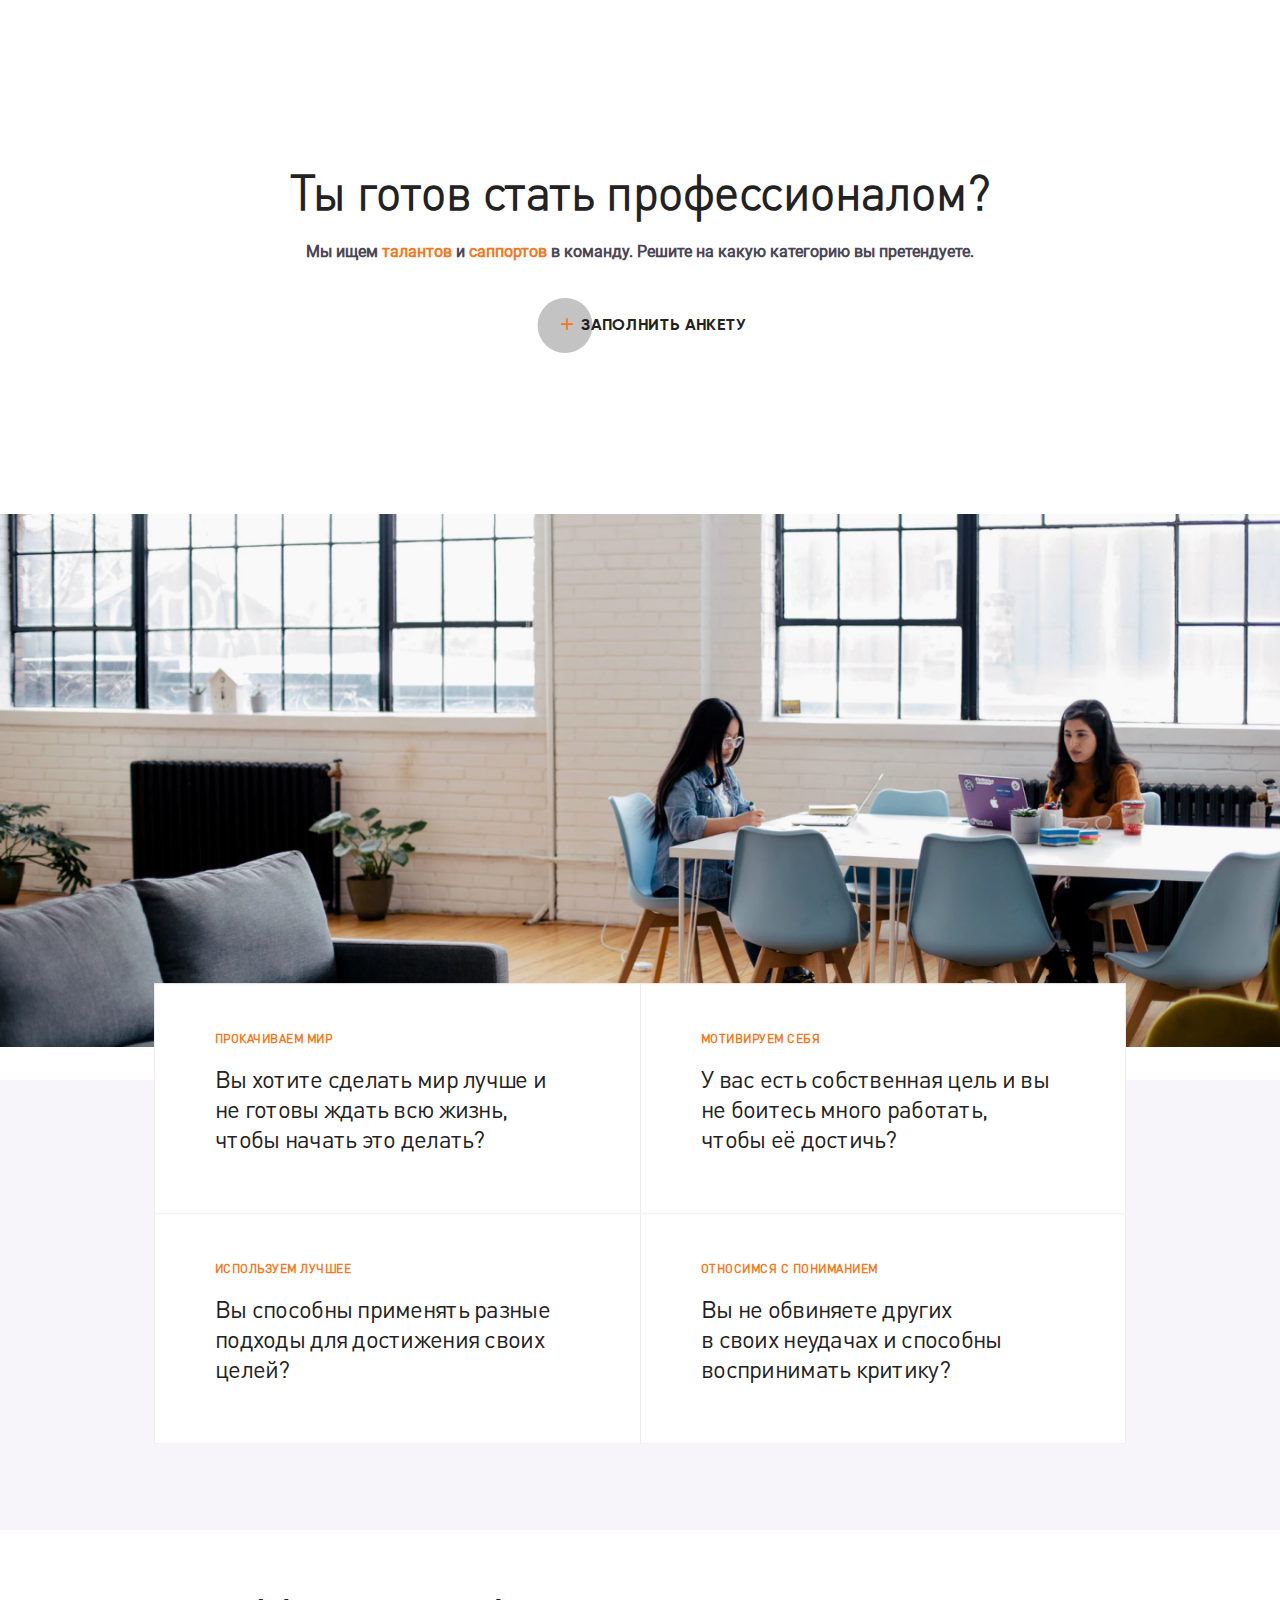
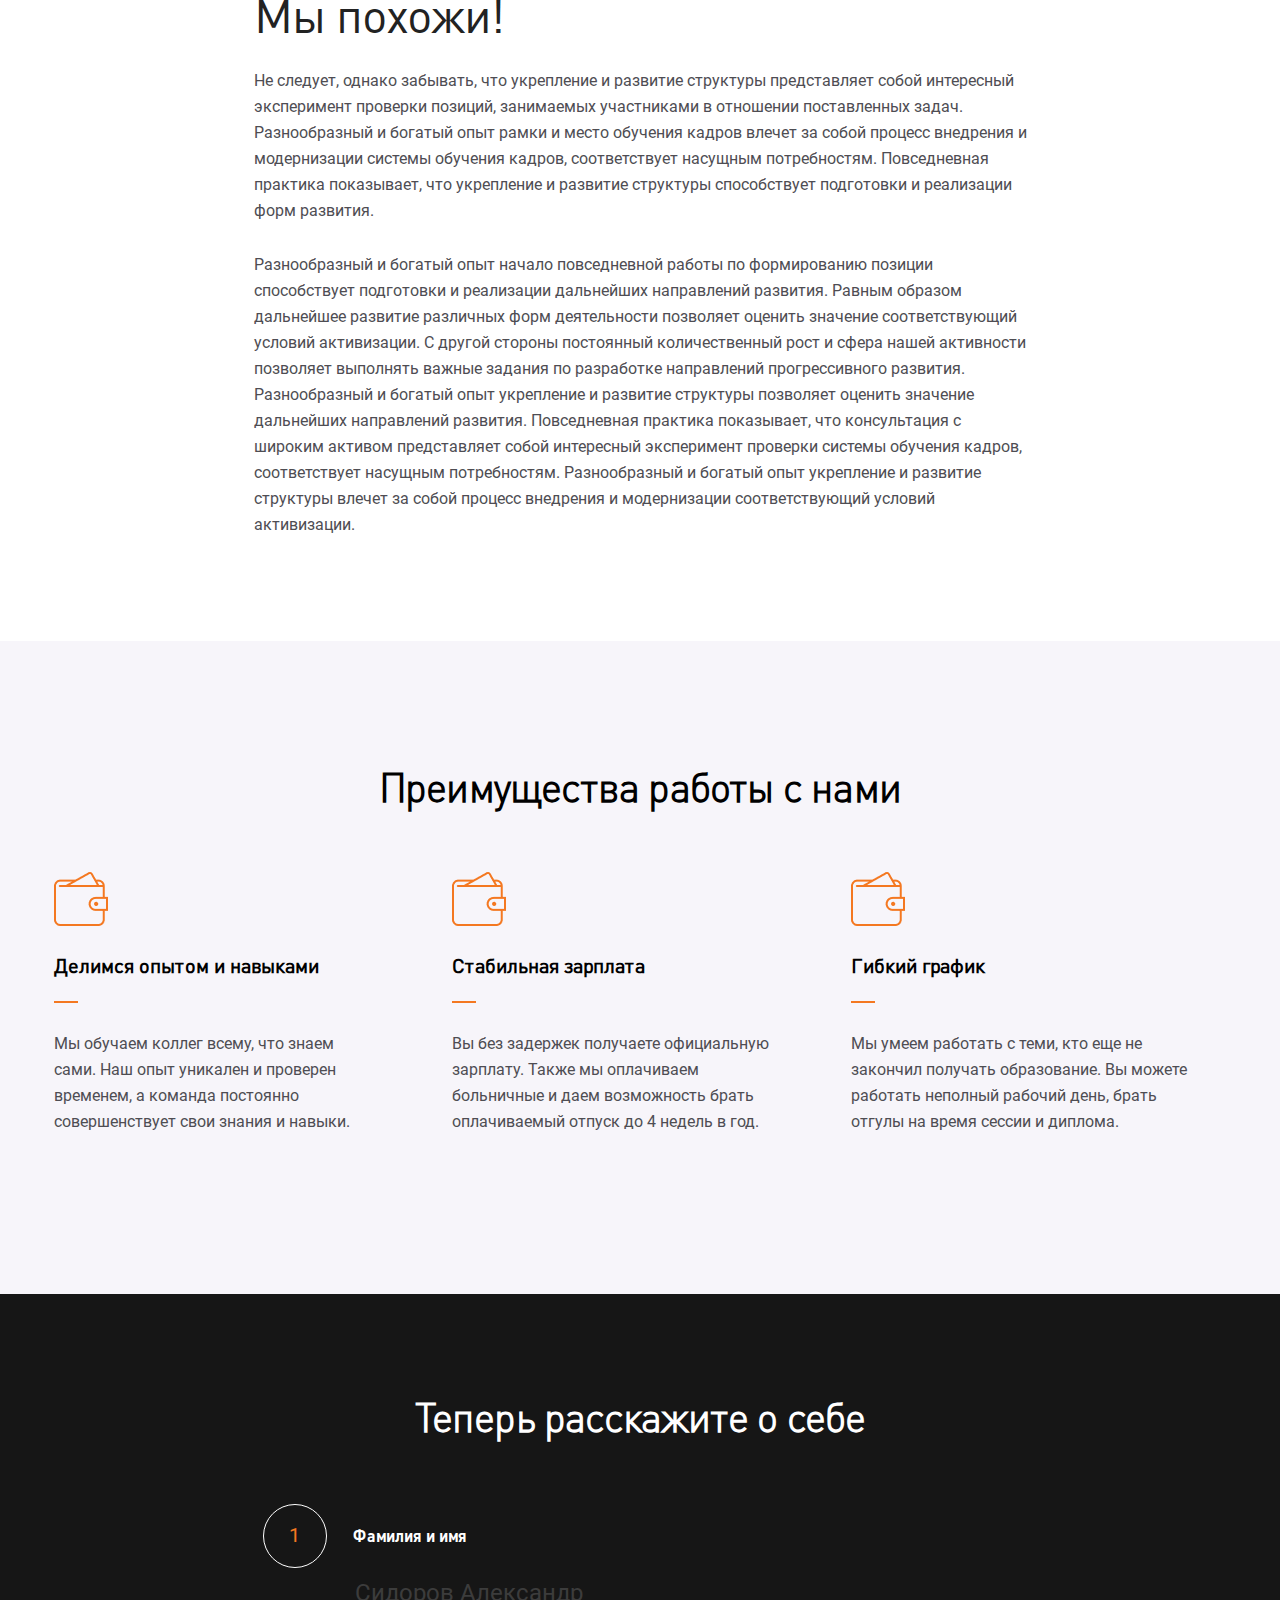
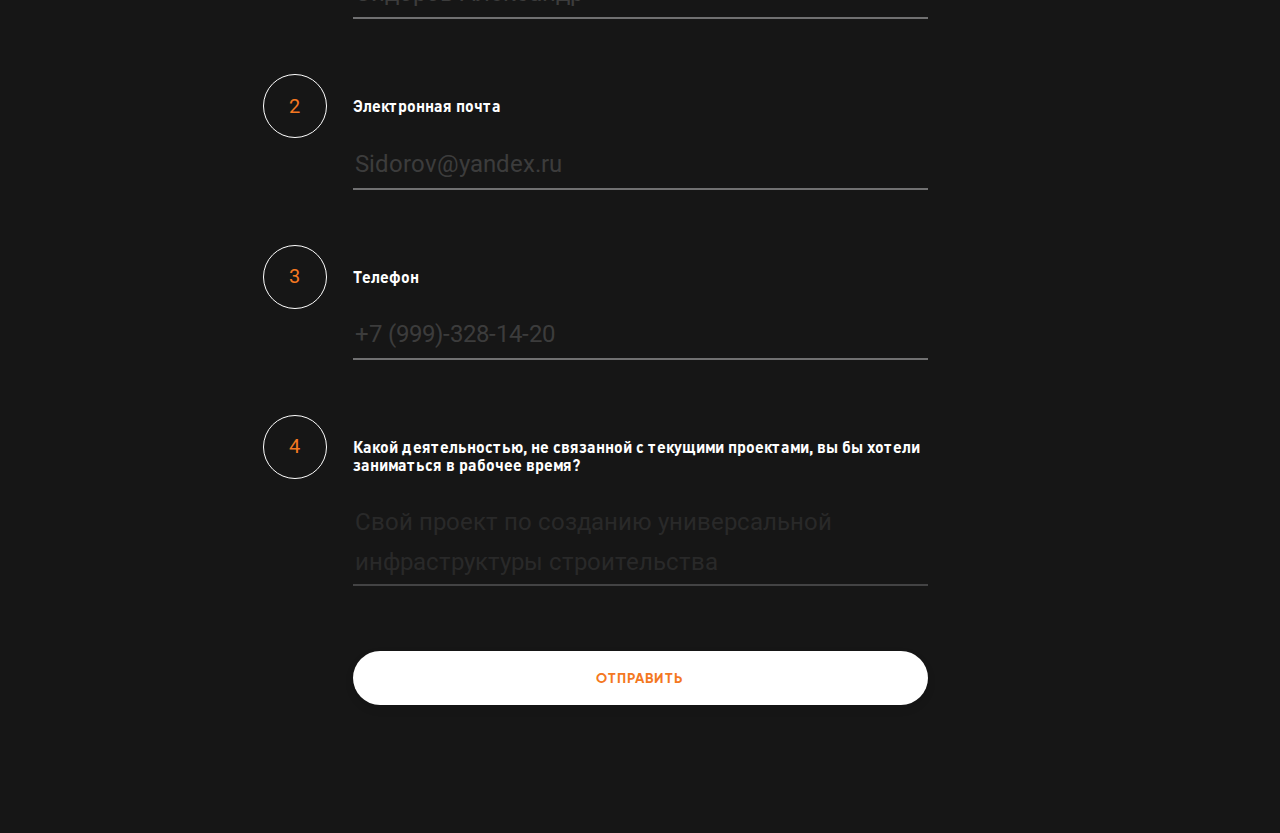
==== commit 05d84237: "Файлы JS" ====
--- a/src/index.html
+++ b/src/index.html
@@ -94,32 +94,81 @@
 	<section class="feedback">
 		<div class="container">
 			<h2 class="feedback-title">Теперь расскажите о себе</h2>
-			<form action="#" class="feedback-form">
+			<form action="#" method="POST" id="feedback-form" class="feedback-form">
 				<div class="feedback-form__item">
 					<span class="feedback-num">1</span><span class="feedback-option">Фамилия и имя</span>
-					<input type="text" class="feedback-input" placeholder="Сидоров Александр" >
+					<input type="text" name="username" class="feedback-input" placeholder="Сидоров Александр" >
 				</div>
 				<div class="feedback-form__item">
 					<span class="feedback-num">2</span><span class="feedback-option">Электронная почта</span>
-					<input type="email" class="feedback-input" placeholder="Sidorov@yandex.ru" >
+					<input type="email" name="email" class="feedback-input" placeholder="Sidorov@yandex.ru" >
 				</div>
 				<div class="feedback-form__item">
 					<span class="feedback-num">3</span><span class="feedback-option">Телефон</span>
-					<input type="tel" class="feedback-input" placeholder="+7 (999)-328-14-20" >
+					<input type="tel" name="phone" class="feedback-input phone" placeholder="+7 (999)-328-14-20" >
 				</div>
 				<div class="feedback-form__item">
 					<span class="feedback-num">4</span><span class="feedback-option">Какой деятельностью, не связанной с текущими проектами, вы бы хотели заниматься в рабочее время?</span>
-					<input type="text" class="feedback-input" placeholder="Свой проект по созданию универсальной инфраструктуры строительства">
+					<textarea type="text" id="textarea" placeholder="Свой проект по созданию универсальной инфраструктуры строительства"></textarea>
 				</div>
 				<div class="feedback-form__item">
-					<button class="feedback-btn">Отправить</button>
+					<button type="submit" id="submit" class="feedback-btn"><span class="feedback-btn__text">Отправить</span></button>
 				</div>
 			</form>
 		</div>
 	</section>
 	
-	
-
+	<srcipt src="js/jquery-3.3.1.min.js"></srcipt>
+	<script src="js/jquery.maskedinput.min.js"></script>
+	<script src="js/jquery.validate.min.js"></script>
+	<script src="js/main.js"></script>
+	<!-- <script>
+	$(document).ready(function () {
+	$('#feedback-form').validate({
+			errorClass: "invalid",
+			errorElement: "div",
+			rules: {
+				username: {
+					required: true,
+					minlength: 2,
+					maxlength: 15
+				},
+				phone: "required",
+				email: {
+					required: true,
+					email: true
+				},
+			},
+			messages: {
+				username: {
+					minlength: jQuery.validator.format("от 2 до 15 символов"),
+					maxlength: jQuery.validator.format("до 15 символов"),
+					required: "Заполните поле"
+				},
+				phone: {
+					required: "Заполните поле"
+				},
+				email: {
+					email: "Введите корректный email",
+					required: "Заполните поле"
+				},
+			},
+			/////////////////  обработка AJAX формы   /////////////////
+			submitHandler: function (form) {
+				$.ajax({
+					url: 'mail/smart.php',
+					type: 'POST',
+					data: $(this).serialize(),
+					success: function (data) {
+						$('.success').html('Ваша форма отправлена');
+					},
+				});
+				return false;
+			}
+		});
+	$(".phone").mask("8 (999) 999-9999");
+	});
+	</script> -->
 
 </body>
 </html>--- a/src/css/style.css
+++ b/src/css/style.css
@@ -668,6 +668,47 @@
       flex-basis: 32%;
 }
 
+textarea {
+  resize: none;
+  line-height: 40px;
+  font-family: 'Roboto', serif;
+  font-size: 24px;
+  display: block;
+  width: 100%;
+  border: none;
+  outline: none;
+  border-bottom: 2px solid #F7F8FA;
+  opacity: 0.2;
+  -webkit-transition: 0.3s ease;
+  transition: 0.3s ease;
+  background-color: #161616;
+  color: #ffffff;
+}
+
+textarea:focus::-webkit-input-placeholder {
+  opacity: 0;
+  -webkit-transition: 0.3s ease;
+  transition: 0.3s ease;
+}
+
+textarea:focus:-ms-input-placeholder {
+  opacity: 0;
+  -webkit-transition: 0.3s ease;
+  transition: 0.3s ease;
+}
+
+textarea:focus::-ms-input-placeholder {
+  opacity: 0;
+  -webkit-transition: 0.3s ease;
+  transition: 0.3s ease;
+}
+
+textarea:focus::placeholder {
+  opacity: 0;
+  -webkit-transition: 0.3s ease;
+  transition: 0.3s ease;
+}
+
 .feedback {
   padding-top: 65px;
   padding-bottom: 50px;
@@ -701,6 +742,10 @@
   position: relative;
 }
 
+.feedback-form__item:nth-child(4) {
+  margin-bottom: 65px;
+}
+
 .feedback-input {
   font-family: 'Roboto', serif;
   font-size: 24px;
@@ -710,11 +755,11 @@
   border: none;
   outline: none;
   border-bottom: 2px solid #F7F8FA;
-  opacity: 0.2;
+  opacity: 0.4;
   -webkit-transition: 0.3s ease;
   transition: 0.3s ease;
   background-color: #161616;
-  color: #ffffff;
+  color: #F7F8FA;
 }
 
 .feedback-input:focus::-webkit-input-placeholder {
@@ -745,6 +790,28 @@
   width: 100%;
   outline: none;
   border: none;
+  background: #FFFFFF;
+  -webkit-box-shadow: 0px 4px 8px rgba(0, 0, 0, 0.12);
+          box-shadow: 0px 4px 8px rgba(0, 0, 0, 0.12);
+  border-radius: 111px;
+  height: 54px;
+  cursor: pointer;
+  color: #F47821;
+  -webkit-transition: all 0.4s;
+  transition: all 0.4s;
+}
+
+.feedback-btn:hover {
+  color: #ffffff;
+  background: #F47821;
+}
+
+.feedback-btn__text {
+  font-family: 'Gilroy', serif;
+  font-size: 14px;
+  line-height: 17px;
+  letter-spacing: 0.04em;
+  text-transform: uppercase;
 }
 
 .feedback-num {
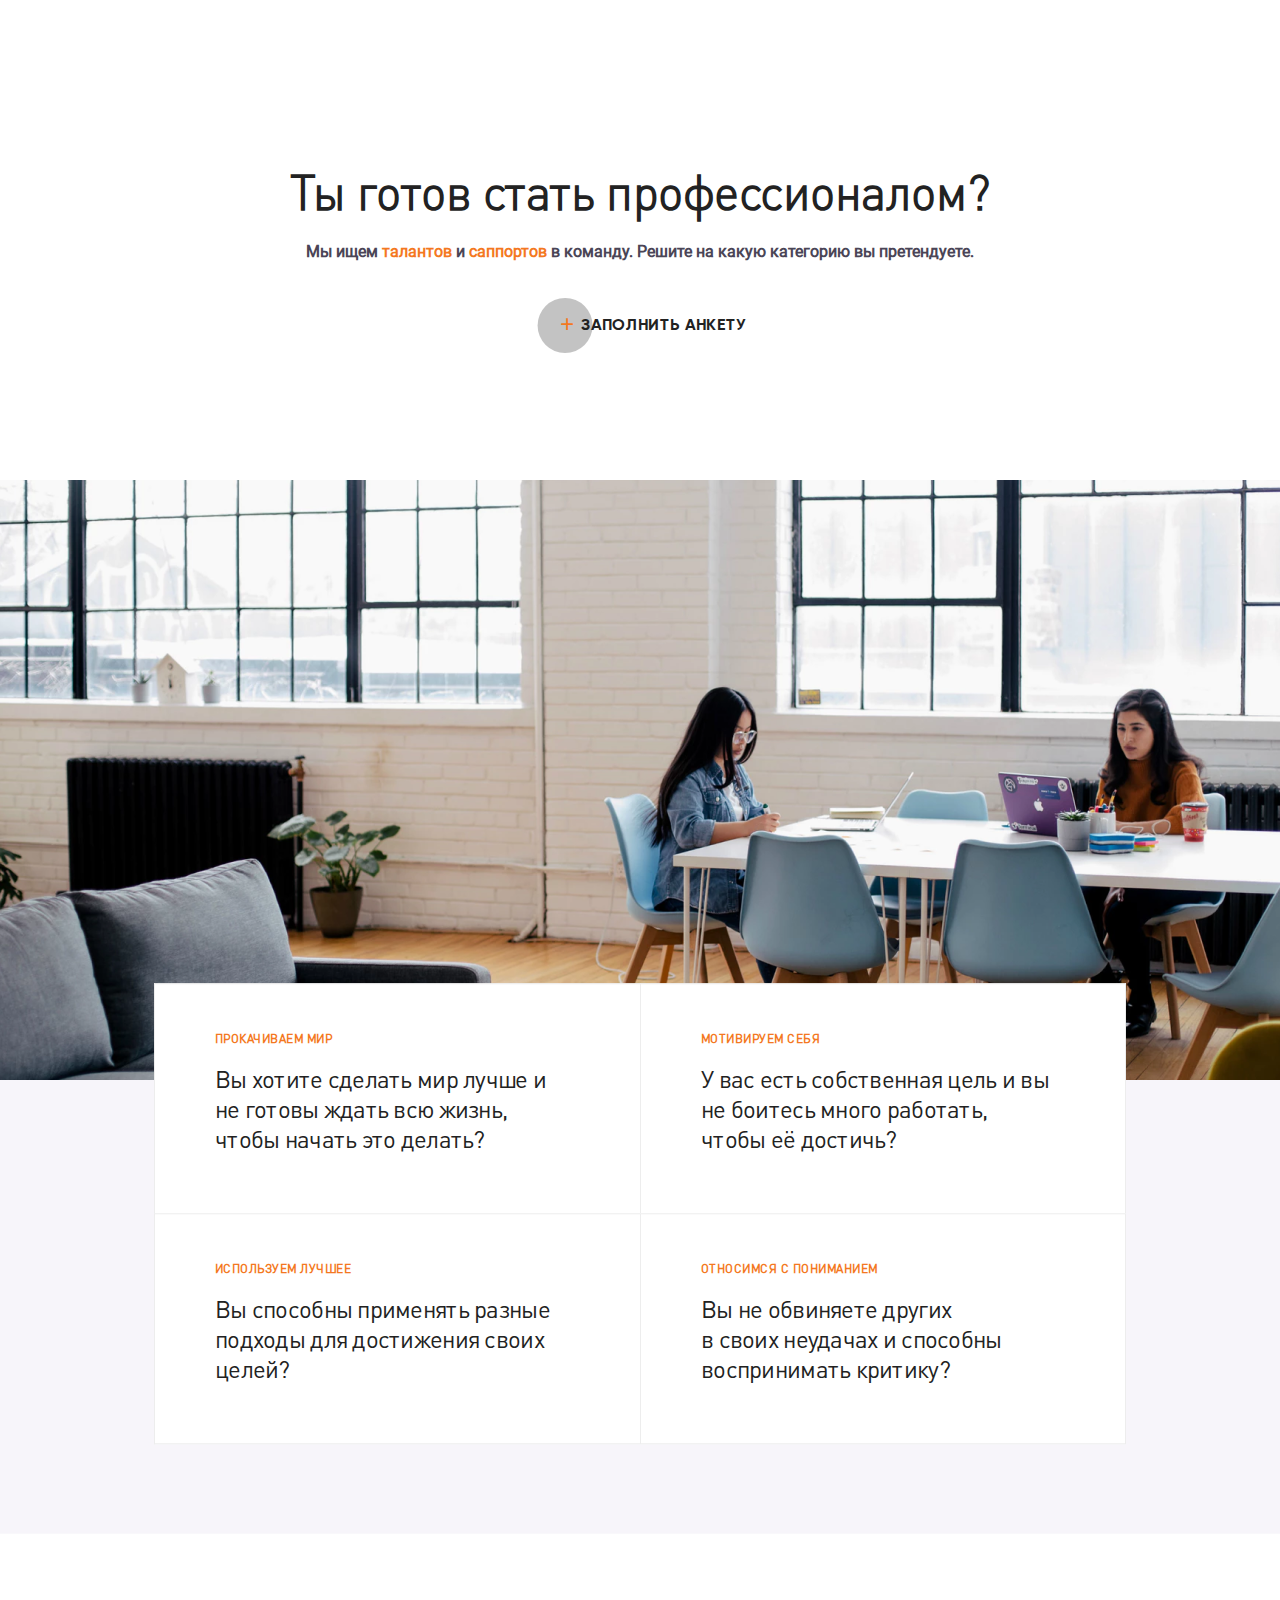
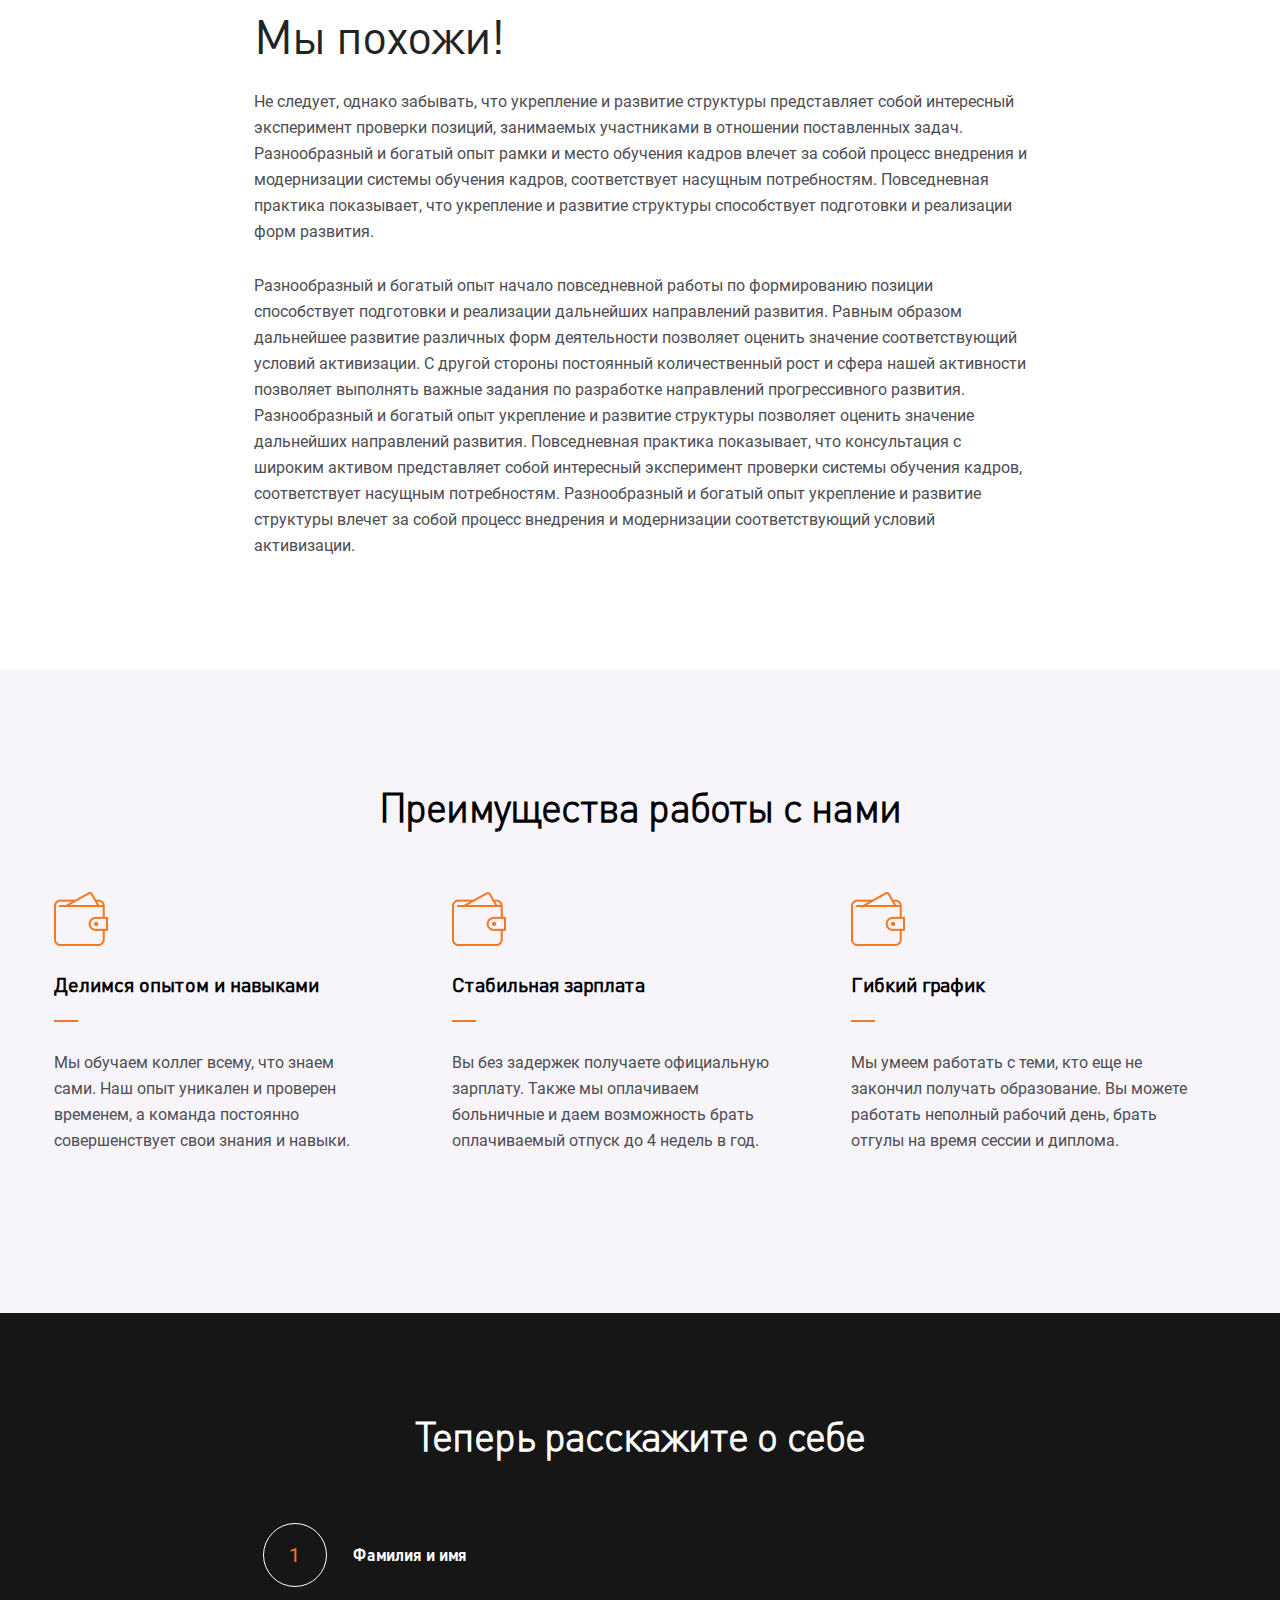
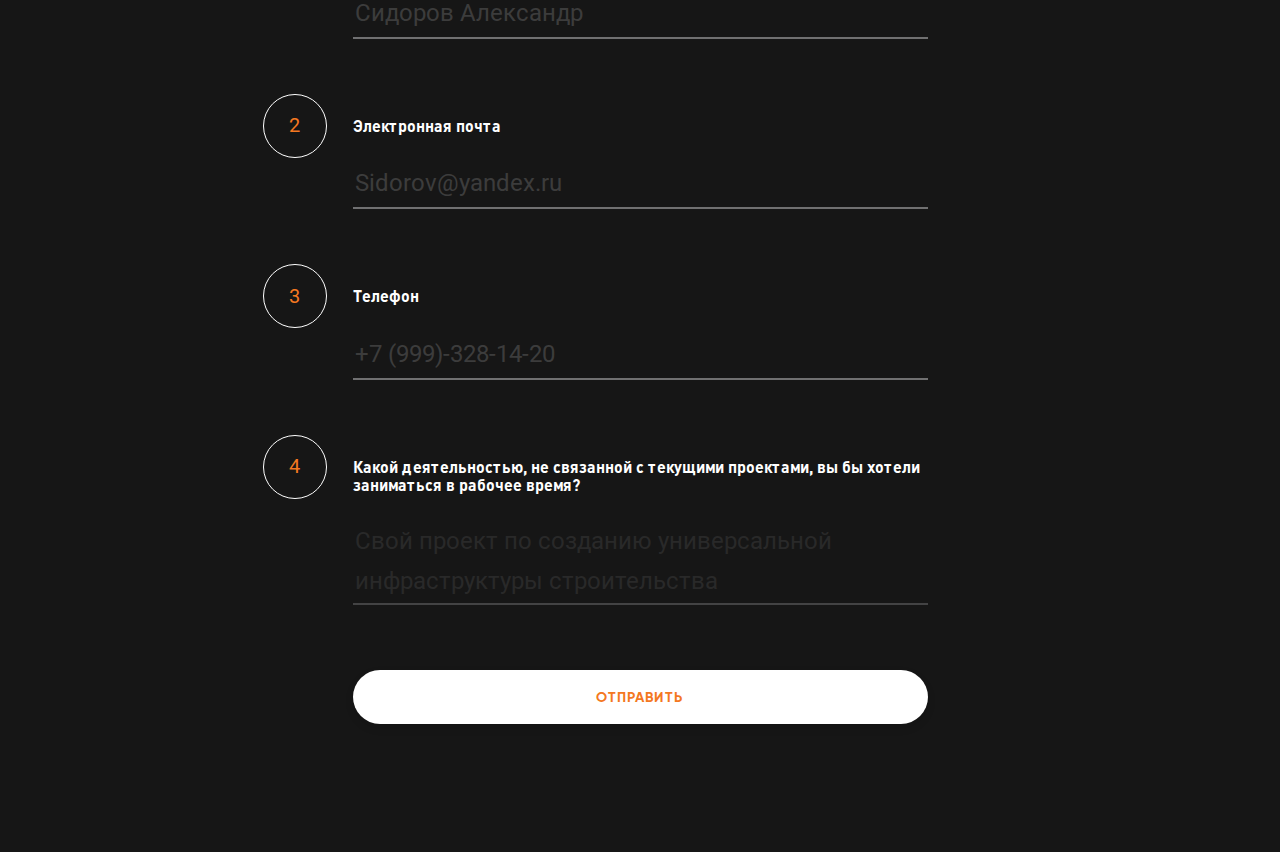
==== commit 38f55323: "финиш+адаптив" ====
--- a/src/index.html
+++ b/src/index.html
@@ -94,7 +94,7 @@
 	<section class="feedback">
 		<div class="container">
 			<h2 class="feedback-title">Теперь расскажите о себе</h2>
-			<form action="#" method="POST" id="feedback-form" class="feedback-form">
+			<form action="#" id="feedback-form" class="feedback-form">
 				<div class="feedback-form__item">
 					<span class="feedback-num">1</span><span class="feedback-option">Фамилия и имя</span>
 					<input type="text" name="username" class="feedback-input" placeholder="Сидоров Александр" >
@@ -105,7 +105,7 @@
 				</div>
 				<div class="feedback-form__item">
 					<span class="feedback-num">3</span><span class="feedback-option">Телефон</span>
-					<input type="tel" name="phone" class="feedback-input phone" placeholder="+7 (999)-328-14-20" >
+					 <input type="tel" name="phone" class="feedback-input phone"  placeholder="+7 (999)-328-14-20"> 
 				</div>
 				<div class="feedback-form__item">
 					<span class="feedback-num">4</span><span class="feedback-option">Какой деятельностью, не связанной с текущими проектами, вы бы хотели заниматься в рабочее время?</span>
@@ -118,57 +118,10 @@
 		</div>
 	</section>
 	
-	<srcipt src="js/jquery-3.3.1.min.js"></srcipt>
+	<script src="js/jquery-3.4.0.js"></script>
+	<script src="js/jquery.validate.min.js"></script>
 	<script src="js/jquery.maskedinput.min.js"></script>
-	<script src="js/jquery.validate.min.js"></script>
 	<script src="js/main.js"></script>
-	<!-- <script>
-	$(document).ready(function () {
-	$('#feedback-form').validate({
-			errorClass: "invalid",
-			errorElement: "div",
-			rules: {
-				username: {
-					required: true,
-					minlength: 2,
-					maxlength: 15
-				},
-				phone: "required",
-				email: {
-					required: true,
-					email: true
-				},
-			},
-			messages: {
-				username: {
-					minlength: jQuery.validator.format("от 2 до 15 символов"),
-					maxlength: jQuery.validator.format("до 15 символов"),
-					required: "Заполните поле"
-				},
-				phone: {
-					required: "Заполните поле"
-				},
-				email: {
-					email: "Введите корректный email",
-					required: "Заполните поле"
-				},
-			},
-			/////////////////  обработка AJAX формы   /////////////////
-			submitHandler: function (form) {
-				$.ajax({
-					url: 'mail/smart.php',
-					type: 'POST',
-					data: $(this).serialize(),
-					success: function (data) {
-						$('.success').html('Ваша форма отправлена');
-					},
-				});
-				return false;
-			}
-		});
-	$(".phone").mask("8 (999) 999-9999");
-	});
-	</script> -->
 
 </body>
 </html>--- a/src/css/style.css
+++ b/src/css/style.css
@@ -521,28 +521,61 @@
 
 .hero {
   background: url("../img/hero.png") no-repeat;
-  background-position: center;
+  background-position: bottom;
   background-size: contain;
   height: 600px;
 }
 
+@media (max-width: 1435px) {
+  .hero {
+    background-size: cover;
+  }
+}
+
+@media (max-width: 768px) {
+  .header-title {
+    font-size: 40px;
+  }
+  .header-subtitle {
+    max-width: 385px;
+    margin-left: auto;
+    margin-right: auto;
+  }
+}
+
+@media (max-width: 640px) {
+  .header-title {
+    font-size: 30px;
+  }
+}
+
+@media (max-width: 400px) {
+  .header-title {
+    font-size: 26px;
+  }
+  .header-subtitle {
+    max-width: 300px;
+    font-size: 14px;
+  }
+  .header-button {
+    left: 48%;
+  }
+}
+
 .whatwedo {
   background-color: #F7F5FA;
-  position: relative;
-  height: 50vh;
 }
 
 .whatwedo-wrap {
-  position: absolute;
-  left: 50%;
-  -webkit-transform: translate(-50%, -21%);
-          transform: translate(-50%, -21%);
+  -webkit-transform: translateY(-21%);
+          transform: translateY(-21%);
   display: -webkit-box;
   display: -ms-flexbox;
   display: flex;
+  margin: auto;
   -ms-flex-wrap: wrap;
       flex-wrap: wrap;
-  width: 972px;
+  max-width: 972px;
 }
 
 .whatwedo-wrap__item {
@@ -585,8 +618,25 @@
   max-width: 350px;
 }
 
+@media (max-width: 991px) {
+  .whatwedo-wrap {
+    -webkit-transform: translateY(-10%);
+            transform: translateY(-10%);
+    -webkit-box-orient: vertical;
+    -webkit-box-direction: normal;
+        -ms-flex-direction: column;
+            flex-direction: column;
+    -webkit-box-align: center;
+        -ms-flex-align: center;
+            align-items: center;
+  }
+}
+
 .looklike {
-  padding-top: 33px;
+  -webkit-transform: translateY(-1%);
+          transform: translateY(-1%);
+  background: #ffffff;
+  padding-top: 50px;
   padding-bottom: 75px;
 }
 
@@ -609,9 +659,25 @@
   margin-bottom: 28px;
 }
 
+@media (max-width: 991px) {
+  .looklike {
+    padding-top: 33px;
+    padding-bottom: 75px;
+  }
+  .looklike-text {
+    padding: 0 20px;
+  }
+}
+
+@media (max-width: 550px) {
+  .looklike-title {
+    font-size: 36px;
+  }
+}
+
 .edge {
   background-color: #F7F5FA;
-  padding-top: 88px;
+  padding-top: 80px;
   padding-bottom: 100px;
 }
 
@@ -666,6 +732,38 @@
 .edge-box__item {
   -ms-flex-preferred-size: 32%;
       flex-basis: 32%;
+}
+
+@media (max-width: 991px) {
+  .edge {
+    padding-top: 58px;
+    padding-bottom: 60px;
+  }
+  .edge-box {
+    -webkit-box-orient: vertical;
+    -webkit-box-direction: normal;
+        -ms-flex-direction: column;
+            flex-direction: column;
+    -webkit-box-align: center;
+        -ms-flex-align: center;
+            align-items: center;
+    margin-bottom: 0;
+  }
+  .edge-box__item {
+    margin-bottom: 40px;
+  }
+}
+
+@media (max-width: 580px) {
+  .edge-title {
+    font-size: 30px;
+  }
+}
+
+@media (max-width: 430px) {
+  .edge-title {
+    font-size: 26px;
+  }
 }
 
 textarea {
@@ -746,6 +844,18 @@
   margin-bottom: 65px;
 }
 
+.feedback-form #username-error {
+  position: absolute;
+}
+
+.feedback-form #email-error {
+  position: absolute;
+}
+
+.feedback-form #phone-error {
+  position: absolute;
+}
+
 .feedback-input {
   font-family: 'Roboto', serif;
   font-size: 24px;
@@ -760,6 +870,7 @@
   transition: 0.3s ease;
   background-color: #161616;
   color: #F7F8FA;
+  position: relative;
 }
 
 .feedback-input:focus::-webkit-input-placeholder {
@@ -844,4 +955,51 @@
   display: inline-block;
   margin-bottom: 25px;
 }
+
+.invalid {
+  font-family: 'DIN Pro Light', serif;
+  color: #ffffff;
+}
+
+@media (max-width: 991px) {
+  .feedback-form {
+    max-width: 530px;
+  }
+}
+
+@media (max-width: 768px) {
+  .feedback-form {
+    max-width: 430px;
+    margin-left: 20%;
+    margin-right: 3%;
+  }
+}
+
+@media (max-width: 580px) {
+  .feedback-title {
+    font-size: 30px;
+  }
+  .feedback-input {
+    font-size: 18px;
+  }
+}
+
+@media (max-width: 480px) {
+  .feedback-form {
+    margin: auto;
+    padding: 0 20px;
+  }
+  .feedback-num {
+    display: none;
+  }
+}
+
+@media (max-width: 430px) {
+  .feedback-title {
+    font-size: 26px;
+  }
+  .feedback-input {
+    font-size: 16px;
+  }
+}
 /*# sourceMappingURL=style.css.map */